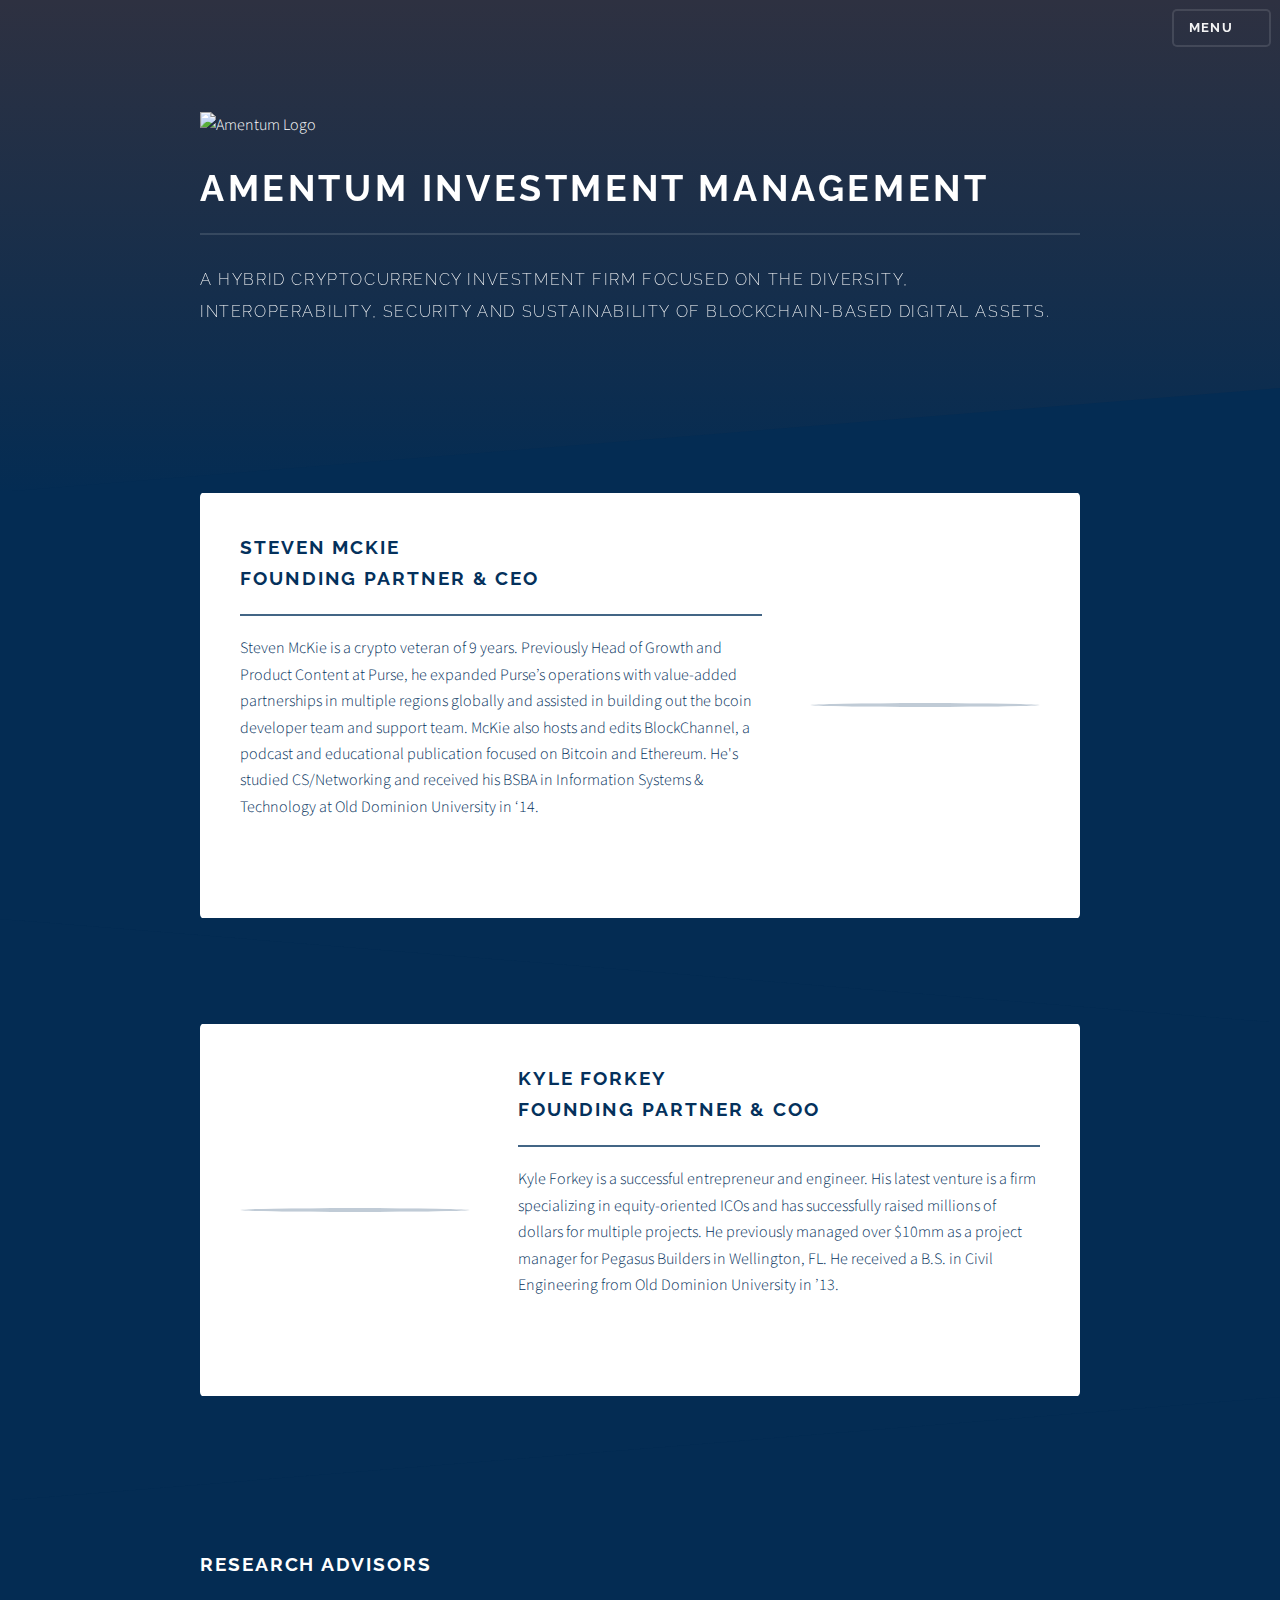
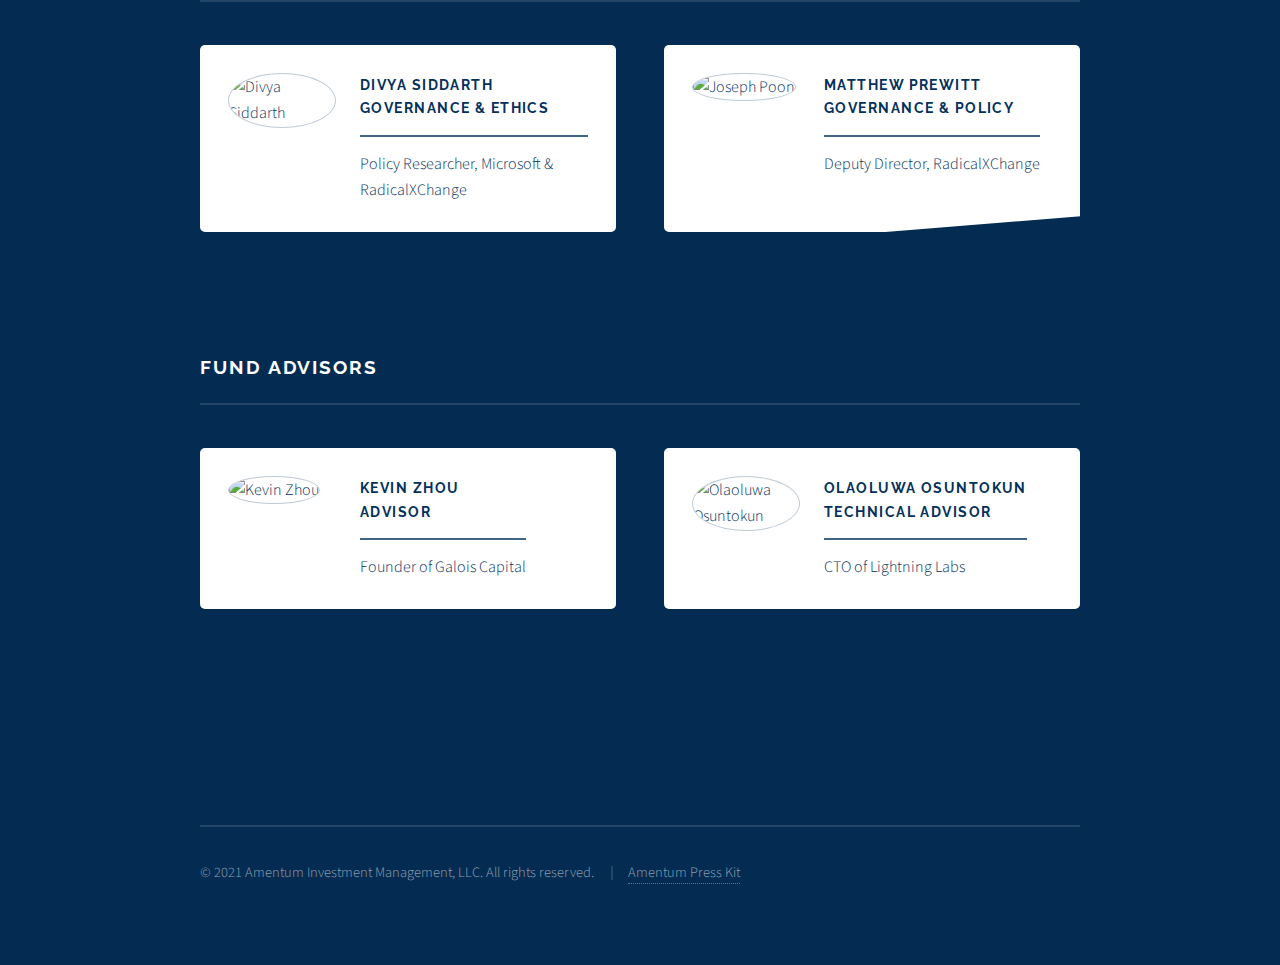
==== index.html @ 48a45818 "update portfolio and team" ====
<!DOCTYPE HTML>

<html>
  <head>
    <title>Amentum Investment Management</title>
    <meta charset="utf-8" />
    <meta name="robots" content="index, follow">
    <meta name="keywords" content="Amentum, Amentum Investment Management, Crypto, Crypto Fund, Cryptocurrency, Cryptocurrency Fund, Blockchain, Blockchains, Bitcoin, Ethereum, Digital Assets, ZCash, Bitcoin Cash">
    <meta name="description" content="Amentum is a hybrid cryptocurrency investment firm focused on the diversity, interoperability, security and sustainability of blockchain-based digital assets.">
    <meta name="author" content="Amentum Investment Management, LLC., © Copyright 2021. All Rights Reserved.">
    <meta name="viewport" content="width=device-width, initial-scale=1" />
    <!--[if lte IE 8]><script src="assets/js/ie/html5shiv.js"></script><![endif]-->
    <link rel="stylesheet" href="assets/css/main.css" />
    <link rel="apple-touch-icon" sizes="180x180" href="assets/img/apple-touch-icon.png">
    <link rel="icon" type="image/png" sizes="32x32" href="assets/img/favicon-32x32.png">
    <link rel="icon" type="image/png" sizes="16x16" href="assets/img/favicon-16x16.png">
    <!--[if lte IE 9]><link rel="stylesheet" href="assets/css/ie9.css" /><![endif]-->
    <!--[if lte IE 8]><link rel="stylesheet" href="assets/css/ie8.css" /><![endif]-->
  </head>
  <body>

    <!-- Page Wrapper -->
      <div id="page-wrapper">



				<!-- Header -->
					<header id="header" class="alt">
						<h1><a href="index.html">Amentum</a></h1>
						<nav>
							<a href="#menu">Menu</a>
						</nav>
					</header>

				<!-- Menu -->
					<nav id="menu">
						<div class="inner">
							<h2>Menu</h2>
							<ul class="links">
							  <li><a href="https://amentum.org/">Home</a></li>
                <li><a href="https://amentum.org/about">About</a></li>
                <li><a href="https://amentum.org/careers">Careers</a></li>
                <li><a href="https://amentum.substack.com">Newsletter</a></li>
                <li><a href="https://amentum.org/portfolio">Portfolio</a></li>
                <li><a href="https://www.opusdashboard.com/apps/isymphonyinternal/investor_portal_210609">Investor Portal</a></li>


								</ul>

								<ul class="icons">
  							<li><a href="https://www.twitter.com/amentum" class="icon fa-twitter"><span class="label">Twitter</span></a></li>
  							<li><a href="https://www.medium.com/amentum" class="icon fa-medium"><span class="label">Medium</span></a></li>
                <li><a href="mailto:info@amentum.org" class="icon fa-envelope"><span class="label">Email</span></a></li>
                <li><a href="https://github.com/AmentumOrg" class="icon fa-github"><span class="label">Github</span></a></li>

							<a href="#" class="close">Close</a>
						</div>
					</nav>




        <!-- Banner -->
          <section id="banner">
            <div class="inner">
              <div class="logo"><img src="assets/img/logo.svg" alt="Amentum Logo" /></span></div>
              <h2>Amentum Investment Management</h2>
              <p>A hybrid cryptocurrency investment firm focused on the diversity, interoperability, security and sustainability of blockchain-based digital assets.</p>
            </div>
          </section>

        <!-- Wrapper -->
          <section id="wrapper">

            <!-- One -->
              <section id="one" class="wrapper spotlight gp">
                <div class="inner">
                  <span class="image"><img src="assets/img/mckie.png" alt="" /></span>
                  <div class="content">
                    <h2 class="major">Steven McKie<br/>Founding Partner & CEO</h2>
                    <p>Steven McKie is a crypto veteran of 9 years. Previously Head of Growth and Product Content at Purse, he expanded Purse’s 
                       operations with value-added partnerships in multiple regions globally and assisted in building out the bcoin developer team and support team.
                       McKie also hosts and edits BlockChannel, a podcast and educational publication focused on Bitcoin and Ethereum. He's studied CS/Networking and received his BSBA in Information Systems & Technology at Old Dominion University in ‘14.</p>
  						      <ul class="icons">
  						      	<li><a href="https://www.twitter.com/steven_mcKie" class="icon fa-twitter"><span class="label">Twitter</span></a></li>
  						      	<li><a href="https://www.medium.com/@mckie" class="icon fa-medium"><span class="label">Medium</span></a></li>
  						      	<li><a href="mailto:mckie@amentum.org" class="icon fa-envelope"><span class="label">Email</span></a></li>
  						      </ul>
                  </div>
                </div>
              </section>

            <!-- One -->
             <!-- <section id="three" class="wrapper spotlight gp">
                <div class="inner">
                  <span class="image"><img src="assets/img/russ.png" alt="" /></span>
                  <div class="content">
                    <h2 class="major">Chris Russ<br/>Founding Partner</h2>
                    <p>Chris Russ is currently a private equity investor, where he has evaluated and invested in opportunities within the TMT, 
                       transportation/logistics and consumer industries. Prior to private equity, he spent 2 years as an investment banking 
                       analyst at Credit Suisse, covering companies in the industrials sector. He received a B.S. in Electrical Engineering, 
                       with a minor in Computer Science, from Stanford University in ’14.</p>
  						      <ul class="icons">
  						      	<li><a href="https://www.twitter.com/faruhdey" class="icon fa-twitter"><span class="label">Twitter</span></a></li>
  						      	<li><a href="mailto:russ@amentum.org" class="icon fa-envelope"><span class="label">Email</span></a></li>
  						      </ul>
                  </div>
                </div>
              </section> --> 

              <section id="four" class="wrapper alt spotlight gp">
                <div class="inner">
                  <span class="image"><img src="assets/img/forkey.png" alt="" /></span>
                  <div class="content">
                    <h2 class="major">Kyle Forkey<br/>Founding Partner & COO</h2>
                    <p>Kyle Forkey is a successful entrepreneur and engineer. His latest venture is a firm specializing in equity-oriented ICOs and has successfully 
                       raised millions of dollars for multiple projects. He previously managed over $10mm as a project manager for Pegasus Builders in 
                       Wellington, FL. He received a B.S. in Civil Engineering from Old Dominion University in ’13.</p>
  						      <ul class="icons">
  						      	<li><a href="https://www.twitter.com/theesehands" class="icon fa-twitter"><span class="label">Twitter</span></a></li>
  						      	<li><a href="mailto:kyle@amentum.org" class="icon fa-envelope"><span class="label">Email</span></a></li>
  						      </ul>
                  </div>
                </div>
              </section>

                          <!-- Two - Researchers -->
                          <section id="advisors" class="wrapper">
                            <div class="inner">
                              <h2 class="major">Research Advisors</h2>
                              <section class="features">
                                <article>
                                  <div class="advisor-image"><img src="assets/img/divya.jpg" alt="Divya Siddarth" /></div>
                                  <div class="content">
                                    <h3 class="major">Divya Siddarth<br/>Governance & Ethics</h3>
                                    <p>Policy Researcher, Microsoft & RadicalXChange</p>
                                  </div>
                                </article> 
                                <article>
                                  <div class="advisor-image"><img src="assets/img/matt.png" alt="Joseph Poon" /></div>
                                  <div class="content">
                                    <h3 class="major">Matthew Prewitt<br/>Governance & Policy</h3>
                                    <p>Deputy Director, RadicalXChange</p>
                                  </div>
                                </article>
                              
                              </section>
                            </div>
                          </section>
            
                      </section>

            <!-- Three Advisors -->
              <section id="advisors" class="wrapper">
                <div class="inner">
                  <h2 class="major">Fund Advisors</h2>
                  <section class="features">
                    <!-- <article>
                      <div class="advisor-image"><img src="assets/img/lee.png" alt="Andrew Lee" /></div>
                      <div class="content">
                        <h3 class="major">Andrew Lee<br/>Advisor</h3>
                        <p>Founder &amp; CEO of Purse</p>
                      </div>
                    </article> -->
                    <article>
                      <div class="advisor-image"><img src="assets/img/zhou.png" alt="Kevin Zhou" /></div>
                      <div class="content">
                        <h3 class="major">Kevin Zhou<br/>Advisor</h3>
                        <p>Founder of Galois Capital</p>
                      </div>
                    </article>
                    <article>
                      <div class="advisor-image"><img src="assets/img/osuntokun.png" alt="Olaoluwa Osuntokun" /></div>
                      <div class="content">
                        <h3 class="major">Olaoluwa Osuntokun<br/>Technical Advisor</h3>
                        <p>CTO of Lightning Labs</p>
                      </div>
                    </article>
                  </section>
                </div>
              </section>

          </section>

        <!-- Footer -->
          <section id="footer">
            <div class="inner">
              <ul class="copyright">
                <li>&copy; 2021 Amentum Investment Management, LLC. All rights reserved.</li>
                <li><a href="assets/amentum_press_kit.zip">Amentum Press Kit</a></li>
              </ul>
            </div>
          </section>

      </div>

    <!-- Scripts -->
      <script src="assets/js/skel.min.js"></script>
      <script src="assets/js/jquery.min.js"></script>
      <script src="assets/js/jquery.scrollex.min.js"></script>
      <script src="assets/js/util.js"></script>
      <!--[if lte IE 8]><script src="assets/js/ie/respond.min.js"></script><![endif]-->
      <script src="assets/js/main.js"></script>

  </body>
</html>
---- assets/css/main.css ----
@import url(font-awesome.min.css);
@import url("https://fonts.googleapis.com/css?family=Raleway:200,700|Source+Sans+Pro:300,600,300italic,600italic");

/*
	Solid State by HTML5 UP
	html5up.net | @ajlkn
	Free for personal and commercial use under the CCA 3.0 license (html5up.net/license)
*/

/* Reset */

	html, body, div, span, applet, object, iframe, h1, h2, h3, h4, h5, h6, p, blockquote, pre, a, abbr, acronym, address, big, cite, code, del, dfn, em, img, ins, kbd, q, s, samp, small, strike, strong, sub, sup, tt, var, b, u, i, center, dl, dt, dd, ol, ul, li, fieldset, form, label, legend, table, caption, tbody, tfoot, thead, tr, th, td, article, aside, canvas, details, embed, figure, figcaption, footer, header, hgroup, menu, nav, output, ruby, section, summary, time, mark, audio, video {
		margin: 0;
		padding: 0;
		border: 0;
		font-size: 100%;
		font: inherit;
		vertical-align: baseline;
	}

	article, aside, details, figcaption, figure, footer, header, hgroup, menu, nav, section {
		display: block;
	}

	body {
		line-height: 1;
	}

	ol, ul {
		list-style: none;
	}

	blockquote, q {
		quotes: none;
	}

	blockquote:before, blockquote:after, q:before, q:after {
		content: '';
		content: none;
	}

	table {
		border-collapse: collapse;
		border-spacing: 0;
	}

	body {
		-webkit-text-size-adjust: none;
	}

/* Box Model */

	*, *:before, *:after {
		-moz-box-sizing: border-box;
		-webkit-box-sizing: border-box;
		box-sizing: border-box;
	}

/* Grid */

	.row {
		border-bottom: solid 1px transparent;
		-moz-box-sizing: border-box;
		-webkit-box-sizing: border-box;
		box-sizing: border-box;
	}

	.row > * {
		float: left;
		-moz-box-sizing: border-box;
		-webkit-box-sizing: border-box;
		box-sizing: border-box;
	}

	.row:after, .row:before {
		content: '';
		display: block;
		clear: both;
		height: 0;
	}

	.row.uniform > * > :first-child {
		margin-top: 0;
	}

	.row.uniform > * > :last-child {
		margin-bottom: 0;
	}

	.row.\30 \25 > * {
		padding: 0 0 0 0em;
	}

	.row.\30 \25 {
		margin: 0 0 -1px 0em;
	}

	.row.uniform.\30 \25 > * {
		padding: 0em 0 0 0em;
	}

	.row.uniform.\30 \25 {
		margin: 0em 0 -1px 0em;
	}

	.row > * {
		padding: 0 0 0 1.75em;
	}

	.row {
		margin: 0 0 -1px -1.75em;
	}

	.row.uniform > * {
		padding: 1.75em 0 0 1.75em;
	}

	.row.uniform {
		margin: -1.75em 0 -1px -1.75em;
	}

	.row.\32 00\25 > * {
		padding: 0 0 0 3.5em;
	}

	.row.\32 00\25 {
		margin: 0 0 -1px -3.5em;
	}

	.row.uniform.\32 00\25 > * {
		padding: 3.5em 0 0 3.5em;
	}

	.row.uniform.\32 00\25 {
		margin: -3.5em 0 -1px -3.5em;
	}

	.row.\31 50\25 > * {
		padding: 0 0 0 2.625em;
	}

	.row.\31 50\25 {
		margin: 0 0 -1px -2.625em;
	}

	.row.uniform.\31 50\25 > * {
		padding: 2.625em 0 0 2.625em;
	}

	.row.uniform.\31 50\25 {
		margin: -2.625em 0 -1px -2.625em;
	}

	.row.\35 0\25 > * {
		padding: 0 0 0 0.875em;
	}

	.row.\35 0\25 {
		margin: 0 0 -1px -0.875em;
	}

	.row.uniform.\35 0\25 > * {
		padding: 0.875em 0 0 0.875em;
	}

	.row.uniform.\35 0\25 {
		margin: -0.875em 0 -1px -0.875em;
	}

	.row.\32 5\25 > * {
		padding: 0 0 0 0.4375em;
	}

	.row.\32 5\25 {
		margin: 0 0 -1px -0.4375em;
	}

	.row.uniform.\32 5\25 > * {
		padding: 0.4375em 0 0 0.4375em;
	}

	.row.uniform.\32 5\25 {
		margin: -0.4375em 0 -1px -0.4375em;
	}

	.\31 2u, .\31 2u\24 {
		width: 100%;
		clear: none;
		margin-left: 0;
	}

	.\31 1u, .\31 1u\24 {
		width: 91.6666666667%;
		clear: none;
		margin-left: 0;
	}

	.\31 0u, .\31 0u\24 {
		width: 83.3333333333%;
		clear: none;
		margin-left: 0;
	}

	.\39 u, .\39 u\24 {
		width: 75%;
		clear: none;
		margin-left: 0;
	}

	.\38 u, .\38 u\24 {
		width: 66.6666666667%;
		clear: none;
		margin-left: 0;
	}

	.\37 u, .\37 u\24 {
		width: 58.3333333333%;
		clear: none;
		margin-left: 0;
	}

	.\36 u, .\36 u\24 {
		width: 50%;
		clear: none;
		margin-left: 0;
	}

	.\35 u, .\35 u\24 {
		width: 41.6666666667%;
		clear: none;
		margin-left: 0;
	}

	.\34 u, .\34 u\24 {
		width: 33.3333333333%;
		clear: none;
		margin-left: 0;
	}

	.\33 u, .\33 u\24 {
		width: 25%;
		clear: none;
		margin-left: 0;
	}

	.\32 u, .\32 u\24 {
		width: 16.6666666667%;
		clear: none;
		margin-left: 0;
	}

	.\31 u, .\31 u\24 {
		width: 8.3333333333%;
		clear: none;
		margin-left: 0;
	}

	.\31 2u\24 + *,
	.\31 1u\24 + *,
	.\31 0u\24 + *,
	.\39 u\24 + *,
	.\38 u\24 + *,
	.\37 u\24 + *,
	.\36 u\24 + *,
	.\35 u\24 + *,
	.\34 u\24 + *,
	.\33 u\24 + *,
	.\32 u\24 + *,
	.\31 u\24 + * {
		clear: left;
	}

	.\-11u {
		margin-left: 91.66667%;
	}

	.\-10u {
		margin-left: 83.33333%;
	}

	.\-9u {
		margin-left: 75%;
	}

	.\-8u {
		margin-left: 66.66667%;
	}

	.\-7u {
		margin-left: 58.33333%;
	}

	.\-6u {
		margin-left: 50%;
	}

	.\-5u {
		margin-left: 41.66667%;
	}

	.\-4u {
		margin-left: 33.33333%;
	}

	.\-3u {
		margin-left: 25%;
	}

	.\-2u {
		margin-left: 16.66667%;
	}

	.\-1u {
		margin-left: 8.33333%;
	}

	@media screen and (max-width: 1680px) {

		.row > * {
			padding: 0 0 0 1.75em;
		}

		.row {
			margin: 0 0 -1px -1.75em;
		}

		.row.uniform > * {
			padding: 1.75em 0 0 1.75em;
		}

		.row.uniform {
			margin: -1.75em 0 -1px -1.75em;
		}

		.row.\32 00\25 > * {
			padding: 0 0 0 3.5em;
		}

		.row.\32 00\25 {
			margin: 0 0 -1px -3.5em;
		}

		.row.uniform.\32 00\25 > * {
			padding: 3.5em 0 0 3.5em;
		}

		.row.uniform.\32 00\25 {
			margin: -3.5em 0 -1px -3.5em;
		}

		.row.\31 50\25 > * {
			padding: 0 0 0 2.625em;
		}

		.row.\31 50\25 {
			margin: 0 0 -1px -2.625em;
		}

		.row.uniform.\31 50\25 > * {
			padding: 2.625em 0 0 2.625em;
		}

		.row.uniform.\31 50\25 {
			margin: -2.625em 0 -1px -2.625em;
		}

		.row.\35 0\25 > * {
			padding: 0 0 0 0.875em;
		}

		.row.\35 0\25 {
			margin: 0 0 -1px -0.875em;
		}

		.row.uniform.\35 0\25 > * {
			padding: 0.875em 0 0 0.875em;
		}

		.row.uniform.\35 0\25 {
			margin: -0.875em 0 -1px -0.875em;
		}

		.row.\32 5\25 > * {
			padding: 0 0 0 0.4375em;
		}

		.row.\32 5\25 {
			margin: 0 0 -1px -0.4375em;
		}

		.row.uniform.\32 5\25 > * {
			padding: 0.4375em 0 0 0.4375em;
		}

		.row.uniform.\32 5\25 {
			margin: -0.4375em 0 -1px -0.4375em;
		}

		.\31 2u\28xlarge\29, .\31 2u\24\28xlarge\29 {
			width: 100%;
			clear: none;
			margin-left: 0;
		}

		.\31 1u\28xlarge\29, .\31 1u\24\28xlarge\29 {
			width: 91.6666666667%;
			clear: none;
			margin-left: 0;
		}

		.\31 0u\28xlarge\29, .\31 0u\24\28xlarge\29 {
			width: 83.3333333333%;
			clear: none;
			margin-left: 0;
		}

		.\39 u\28xlarge\29, .\39 u\24\28xlarge\29 {
			width: 75%;
			clear: none;
			margin-left: 0;
		}

		.\38 u\28xlarge\29, .\38 u\24\28xlarge\29 {
			width: 66.6666666667%;
			clear: none;
			margin-left: 0;
		}

		.\37 u\28xlarge\29, .\37 u\24\28xlarge\29 {
			width: 58.3333333333%;
			clear: none;
			margin-left: 0;
		}

		.\36 u\28xlarge\29, .\36 u\24\28xlarge\29 {
			width: 50%;
			clear: none;
			margin-left: 0;
		}

		.\35 u\28xlarge\29, .\35 u\24\28xlarge\29 {
			width: 41.6666666667%;
			clear: none;
			margin-left: 0;
		}

		.\34 u\28xlarge\29, .\34 u\24\28xlarge\29 {
			width: 33.3333333333%;
			clear: none;
			margin-left: 0;
		}

		.\33 u\28xlarge\29, .\33 u\24\28xlarge\29 {
			width: 25%;
			clear: none;
			margin-left: 0;
		}

		.\32 u\28xlarge\29, .\32 u\24\28xlarge\29 {
			width: 16.6666666667%;
			clear: none;
			margin-left: 0;
		}

		.\31 u\28xlarge\29, .\31 u\24\28xlarge\29 {
			width: 8.3333333333%;
			clear: none;
			margin-left: 0;
		}

		.\31 2u\24\28xlarge\29 + *,
		.\31 1u\24\28xlarge\29 + *,
		.\31 0u\24\28xlarge\29 + *,
		.\39 u\24\28xlarge\29 + *,
		.\38 u\24\28xlarge\29 + *,
		.\37 u\24\28xlarge\29 + *,
		.\36 u\24\28xlarge\29 + *,
		.\35 u\24\28xlarge\29 + *,
		.\34 u\24\28xlarge\29 + *,
		.\33 u\24\28xlarge\29 + *,
		.\32 u\24\28xlarge\29 + *,
		.\31 u\24\28xlarge\29 + * {
			clear: left;
		}

		.\-11u\28xlarge\29 {
			margin-left: 91.66667%;
		}

		.\-10u\28xlarge\29 {
			margin-left: 83.33333%;
		}

		.\-9u\28xlarge\29 {
			margin-left: 75%;
		}

		.\-8u\28xlarge\29 {
			margin-left: 66.66667%;
		}

		.\-7u\28xlarge\29 {
			margin-left: 58.33333%;
		}

		.\-6u\28xlarge\29 {
			margin-left: 50%;
		}

		.\-5u\28xlarge\29 {
			margin-left: 41.66667%;
		}

		.\-4u\28xlarge\29 {
			margin-left: 33.33333%;
		}

		.\-3u\28xlarge\29 {
			margin-left: 25%;
		}

		.\-2u\28xlarge\29 {
			margin-left: 16.66667%;
		}

		.\-1u\28xlarge\29 {
			margin-left: 8.33333%;
		}

	}

	@media screen and (max-width: 1280px) {

		.row > * {
			padding: 0 0 0 1.75em;
		}

		.row {
			margin: 0 0 -1px -1.75em;
		}

		.row.uniform > * {
			padding: 1.75em 0 0 1.75em;
		}

		.row.uniform {
			margin: -1.75em 0 -1px -1.75em;
		}

		.row.\32 00\25 > * {
			padding: 0 0 0 3.5em;
		}

		.row.\32 00\25 {
			margin: 0 0 -1px -3.5em;
		}

		.row.uniform.\32 00\25 > * {
			padding: 3.5em 0 0 3.5em;
		}

		.row.uniform.\32 00\25 {
			margin: -3.5em 0 -1px -3.5em;
		}

		.row.\31 50\25 > * {
			padding: 0 0 0 2.625em;
		}

		.row.\31 50\25 {
			margin: 0 0 -1px -2.625em;
		}

		.row.uniform.\31 50\25 > * {
			padding: 2.625em 0 0 2.625em;
		}

		.row.uniform.\31 50\25 {
			margin: -2.625em 0 -1px -2.625em;
		}

		.row.\35 0\25 > * {
			padding: 0 0 0 0.875em;
		}

		.row.\35 0\25 {
			margin: 0 0 -1px -0.875em;
		}

		.row.uniform.\35 0\25 > * {
			padding: 0.875em 0 0 0.875em;
		}

		.row.uniform.\35 0\25 {
			margin: -0.875em 0 -1px -0.875em;
		}

		.row.\32 5\25 > * {
			padding: 0 0 0 0.4375em;
		}

		.row.\32 5\25 {
			margin: 0 0 -1px -0.4375em;
		}

		.row.uniform.\32 5\25 > * {
			padding: 0.4375em 0 0 0.4375em;
		}

		.row.uniform.\32 5\25 {
			margin: -0.4375em 0 -1px -0.4375em;
		}

		.\31 2u\28large\29, .\31 2u\24\28large\29 {
			width: 100%;
			clear: none;
			margin-left: 0;
		}

		.\31 1u\28large\29, .\31 1u\24\28large\29 {
			width: 91.6666666667%;
			clear: none;
			margin-left: 0;
		}

		.\31 0u\28large\29, .\31 0u\24\28large\29 {
			width: 83.3333333333%;
			clear: none;
			margin-left: 0;
		}

		.\39 u\28large\29, .\39 u\24\28large\29 {
			width: 75%;
			clear: none;
			margin-left: 0;
		}

		.\38 u\28large\29, .\38 u\24\28large\29 {
			width: 66.6666666667%;
			clear: none;
			margin-left: 0;
		}

		.\37 u\28large\29, .\37 u\24\28large\29 {
			width: 58.3333333333%;
			clear: none;
			margin-left: 0;
		}

		.\36 u\28large\29, .\36 u\24\28large\29 {
			width: 50%;
			clear: none;
			margin-left: 0;
		}

		.\35 u\28large\29, .\35 u\24\28large\29 {
			width: 41.6666666667%;
			clear: none;
			margin-left: 0;
		}

		.\34 u\28large\29, .\34 u\24\28large\29 {
			width: 33.3333333333%;
			clear: none;
			margin-left: 0;
		}

		.\33 u\28large\29, .\33 u\24\28large\29 {
			width: 25%;
			clear: none;
			margin-left: 0;
		}

		.\32 u\28large\29, .\32 u\24\28large\29 {
			width: 16.6666666667%;
			clear: none;
			margin-left: 0;
		}

		.\31 u\28large\29, .\31 u\24\28large\29 {
			width: 8.3333333333%;
			clear: none;
			margin-left: 0;
		}

		.\31 2u\24\28large\29 + *,
		.\31 1u\24\28large\29 + *,
		.\31 0u\24\28large\29 + *,
		.\39 u\24\28large\29 + *,
		.\38 u\24\28large\29 + *,
		.\37 u\24\28large\29 + *,
		.\36 u\24\28large\29 + *,
		.\35 u\24\28large\29 + *,
		.\34 u\24\28large\29 + *,
		.\33 u\24\28large\29 + *,
		.\32 u\24\28large\29 + *,
		.\31 u\24\28large\29 + * {
			clear: left;
		}

		.\-11u\28large\29 {
			margin-left: 91.66667%;
		}

		.\-10u\28large\29 {
			margin-left: 83.33333%;
		}

		.\-9u\28large\29 {
			margin-left: 75%;
		}

		.\-8u\28large\29 {
			margin-left: 66.66667%;
		}

		.\-7u\28large\29 {
			margin-left: 58.33333%;
		}

		.\-6u\28large\29 {
			margin-left: 50%;
		}

		.\-5u\28large\29 {
			margin-left: 41.66667%;
		}

		.\-4u\28large\29 {
			margin-left: 33.33333%;
		}

		.\-3u\28large\29 {
			margin-left: 25%;
		}

		.\-2u\28large\29 {
			margin-left: 16.66667%;
		}

		.\-1u\28large\29 {
			margin-left: 8.33333%;
		}

	}

	@media screen and (max-width: 980px) {

		.row > * {
			padding: 0 0 0 1.75em;
		}

		.row {
			margin: 0 0 -1px -1.75em;
		}

		.row.uniform > * {
			padding: 1.75em 0 0 1.75em;
		}

		.row.uniform {
			margin: -1.75em 0 -1px -1.75em;
		}

		.row.\32 00\25 > * {
			padding: 0 0 0 3.5em;
		}

		.row.\32 00\25 {
			margin: 0 0 -1px -3.5em;
		}

		.row.uniform.\32 00\25 > * {
			padding: 3.5em 0 0 3.5em;
		}

		.row.uniform.\32 00\25 {
			margin: -3.5em 0 -1px -3.5em;
		}

		.row.\31 50\25 > * {
			padding: 0 0 0 2.625em;
		}

		.row.\31 50\25 {
			margin: 0 0 -1px -2.625em;
		}

		.row.uniform.\31 50\25 > * {
			padding: 2.625em 0 0 2.625em;
		}

		.row.uniform.\31 50\25 {
			margin: -2.625em 0 -1px -2.625em;
		}

		.row.\35 0\25 > * {
			padding: 0 0 0 0.875em;
		}

		.row.\35 0\25 {
			margin: 0 0 -1px -0.875em;
		}

		.row.uniform.\35 0\25 > * {
			padding: 0.875em 0 0 0.875em;
		}

		.row.uniform.\35 0\25 {
			margin: -0.875em 0 -1px -0.875em;
		}

		.row.\32 5\25 > * {
			padding: 0 0 0 0.4375em;
		}

		.row.\32 5\25 {
			margin: 0 0 -1px -0.4375em;
		}

		.row.uniform.\32 5\25 > * {
			padding: 0.4375em 0 0 0.4375em;
		}

		.row.uniform.\32 5\25 {
			margin: -0.4375em 0 -1px -0.4375em;
		}

		.\31 2u\28medium\29, .\31 2u\24\28medium\29 {
			width: 100%;
			clear: none;
			margin-left: 0;
		}

		.\31 1u\28medium\29, .\31 1u\24\28medium\29 {
			width: 91.6666666667%;
			clear: none;
			margin-left: 0;
		}

		.\31 0u\28medium\29, .\31 0u\24\28medium\29 {
			width: 83.3333333333%;
			clear: none;
			margin-left: 0;
		}

		.\39 u\28medium\29, .\39 u\24\28medium\29 {
			width: 75%;
			clear: none;
			margin-left: 0;
		}

		.\38 u\28medium\29, .\38 u\24\28medium\29 {
			width: 66.6666666667%;
			clear: none;
			margin-left: 0;
		}

		.\37 u\28medium\29, .\37 u\24\28medium\29 {
			width: 58.3333333333%;
			clear: none;
			margin-left: 0;
		}

		.\36 u\28medium\29, .\36 u\24\28medium\29 {
			width: 50%;
			clear: none;
			margin-left: 0;
		}

		.\35 u\28medium\29, .\35 u\24\28medium\29 {
			width: 41.6666666667%;
			clear: none;
			margin-left: 0;
		}

		.\34 u\28medium\29, .\34 u\24\28medium\29 {
			width: 33.3333333333%;
			clear: none;
			margin-left: 0;
		}

		.\33 u\28medium\29, .\33 u\24\28medium\29 {
			width: 25%;
			clear: none;
			margin-left: 0;
		}

		.\32 u\28medium\29, .\32 u\24\28medium\29 {
			width: 16.6666666667%;
			clear: none;
			margin-left: 0;
		}

		.\31 u\28medium\29, .\31 u\24\28medium\29 {
			width: 8.3333333333%;
			clear: none;
			margin-left: 0;
		}

		.\31 2u\24\28medium\29 + *,
		.\31 1u\24\28medium\29 + *,
		.\31 0u\24\28medium\29 + *,
		.\39 u\24\28medium\29 + *,
		.\38 u\24\28medium\29 + *,
		.\37 u\24\28medium\29 + *,
		.\36 u\24\28medium\29 + *,
		.\35 u\24\28medium\29 + *,
		.\34 u\24\28medium\29 + *,
		.\33 u\24\28medium\29 + *,
		.\32 u\24\28medium\29 + *,
		.\31 u\24\28medium\29 + * {
			clear: left;
		}

		.\-11u\28medium\29 {
			margin-left: 91.66667%;
		}

		.\-10u\28medium\29 {
			margin-left: 83.33333%;
		}

		.\-9u\28medium\29 {
			margin-left: 75%;
		}

		.\-8u\28medium\29 {
			margin-left: 66.66667%;
		}

		.\-7u\28medium\29 {
			margin-left: 58.33333%;
		}

		.\-6u\28medium\29 {
			margin-left: 50%;
		}

		.\-5u\28medium\29 {
			margin-left: 41.66667%;
		}

		.\-4u\28medium\29 {
			margin-left: 33.33333%;
		}

		.\-3u\28medium\29 {
			margin-left: 25%;
		}

		.\-2u\28medium\29 {
			margin-left: 16.66667%;
		}

		.\-1u\28medium\29 {
			margin-left: 8.33333%;
		}

	}

	@media screen and (max-width: 736px) {

		.row > * {
			padding: 0 0 0 1.25em;
		}

		.row {
			margin: 0 0 -1px -1.25em;
		}

		.row.uniform > * {
			padding: 1.25em 0 0 1.25em;
		}

		.row.uniform {
			margin: -1.25em 0 -1px -1.25em;
		}

		.row.\32 00\25 > * {
			padding: 0 0 0 2.5em;
		}

		.row.\32 00\25 {
			margin: 0 0 -1px -2.5em;
		}

		.row.uniform.\32 00\25 > * {
			padding: 2.5em 0 0 2.5em;
		}

		.row.uniform.\32 00\25 {
			margin: -2.5em 0 -1px -2.5em;
		}

		.row.\31 50\25 > * {
			padding: 0 0 0 1.875em;
		}

		.row.\31 50\25 {
			margin: 0 0 -1px -1.875em;
		}

		.row.uniform.\31 50\25 > * {
			padding: 1.875em 0 0 1.875em;
		}

		.row.uniform.\31 50\25 {
			margin: -1.875em 0 -1px -1.875em;
		}

		.row.\35 0\25 > * {
			padding: 0 0 0 0.625em;
		}

		.row.\35 0\25 {
			margin: 0 0 -1px -0.625em;
		}

		.row.uniform.\35 0\25 > * {
			padding: 0.625em 0 0 0.625em;
		}

		.row.uniform.\35 0\25 {
			margin: -0.625em 0 -1px -0.625em;
		}

		.row.\32 5\25 > * {
			padding: 0 0 0 0.3125em;
		}

		.row.\32 5\25 {
			margin: 0 0 -1px -0.3125em;
		}

		.row.uniform.\32 5\25 > * {
			padding: 0.3125em 0 0 0.3125em;
		}

		.row.uniform.\32 5\25 {
			margin: -0.3125em 0 -1px -0.3125em;
		}

		.\31 2u\28small\29, .\31 2u\24\28small\29 {
			width: 100%;
			clear: none;
			margin-left: 0;
		}

		.\31 1u\28small\29, .\31 1u\24\28small\29 {
			width: 91.6666666667%;
			clear: none;
			margin-left: 0;
		}

		.\31 0u\28small\29, .\31 0u\24\28small\29 {
			width: 83.3333333333%;
			clear: none;
			margin-left: 0;
		}

		.\39 u\28small\29, .\39 u\24\28small\29 {
			width: 75%;
			clear: none;
			margin-left: 0;
		}

		.\38 u\28small\29, .\38 u\24\28small\29 {
			width: 66.6666666667%;
			clear: none;
			margin-left: 0;
		}

		.\37 u\28small\29, .\37 u\24\28small\29 {
			width: 58.3333333333%;
			clear: none;
			margin-left: 0;
		}

		.\36 u\28small\29, .\36 u\24\28small\29 {
			width: 50%;
			clear: none;
			margin-left: 0;
		}

		.\35 u\28small\29, .\35 u\24\28small\29 {
			width: 41.6666666667%;
			clear: none;
			margin-left: 0;
		}

		.\34 u\28small\29, .\34 u\24\28small\29 {
			width: 33.3333333333%;
			clear: none;
			margin-left: 0;
		}

		.\33 u\28small\29, .\33 u\24\28small\29 {
			width: 25%;
			clear: none;
			margin-left: 0;
		}

		.\32 u\28small\29, .\32 u\24\28small\29 {
			width: 16.6666666667%;
			clear: none;
			margin-left: 0;
		}

		.\31 u\28small\29, .\31 u\24\28small\29 {
			width: 8.3333333333%;
			clear: none;
			margin-left: 0;
		}

		.\31 2u\24\28small\29 + *,
		.\31 1u\24\28small\29 + *,
		.\31 0u\24\28small\29 + *,
		.\39 u\24\28small\29 + *,
		.\38 u\24\28small\29 + *,
		.\37 u\24\28small\29 + *,
		.\36 u\24\28small\29 + *,
		.\35 u\24\28small\29 + *,
		.\34 u\24\28small\29 + *,
		.\33 u\24\28small\29 + *,
		.\32 u\24\28small\29 + *,
		.\31 u\24\28small\29 + * {
			clear: left;
		}

		.\-11u\28small\29 {
			margin-left: 91.66667%;
		}

		.\-10u\28small\29 {
			margin-left: 83.33333%;
		}

		.\-9u\28small\29 {
			margin-left: 75%;
		}

		.\-8u\28small\29 {
			margin-left: 66.66667%;
		}

		.\-7u\28small\29 {
			margin-left: 58.33333%;
		}

		.\-6u\28small\29 {
			margin-left: 50%;
		}

		.\-5u\28small\29 {
			margin-left: 41.66667%;
		}

		.\-4u\28small\29 {
			margin-left: 33.33333%;
		}

		.\-3u\28small\29 {
			margin-left: 25%;
		}

		.\-2u\28small\29 {
			margin-left: 16.66667%;
		}

		.\-1u\28small\29 {
			margin-left: 8.33333%;
		}

	}

	@media screen and (max-width: 640px) {

		.row > * {
			padding: 0 0 0 1.25em;
		}

		.row {
			margin: 0 0 -1px -1.25em;
		}

		.row.uniform > * {
			padding: 1.25em 0 0 1.25em;
		}

		.row.uniform {
			margin: -1.25em 0 -1px -1.25em;
		}

		.row.\32 00\25 > * {
			padding: 0 0 0 2.5em;
		}

		.row.\32 00\25 {
			margin: 0 0 -1px -2.5em;
		}

		.row.uniform.\32 00\25 > * {
			padding: 2.5em 0 0 2.5em;
		}

		.row.uniform.\32 00\25 {
			margin: -2.5em 0 -1px -2.5em;
		}

		.row.\31 50\25 > * {
			padding: 0 0 0 1.875em;
		}

		.row.\31 50\25 {
			margin: 0 0 -1px -1.875em;
		}

		.row.uniform.\31 50\25 > * {
			padding: 1.875em 0 0 1.875em;
		}

		.row.uniform.\31 50\25 {
			margin: -1.875em 0 -1px -1.875em;
		}

		.row.\35 0\25 > * {
			padding: 0 0 0 0.625em;
		}

		.row.\35 0\25 {
			margin: 0 0 -1px -0.625em;
		}

		.row.uniform.\35 0\25 > * {
			padding: 0.625em 0 0 0.625em;
		}

		.row.uniform.\35 0\25 {
			margin: -0.625em 0 -1px -0.625em;
		}

		.row.\32 5\25 > * {
			padding: 0 0 0 0.3125em;
		}

		.row.\32 5\25 {
			margin: 0 0 -1px -0.3125em;
		}

		.row.uniform.\32 5\25 > * {
			padding: 0.3125em 0 0 0.3125em;
		}

		.row.uniform.\32 5\25 {
			margin: -0.3125em 0 -1px -0.3125em;
		}

		.\31 2u\28xsmall\29, .\31 2u\24\28xsmall\29 {
			width: 100%;
			clear: none;
			margin-left: 0;
		}

		.\31 1u\28xsmall\29, .\31 1u\24\28xsmall\29 {
			width: 91.6666666667%;
			clear: none;
			margin-left: 0;
		}

		.\31 0u\28xsmall\29, .\31 0u\24\28xsmall\29 {
			width: 83.3333333333%;
			clear: none;
			margin-left: 0;
		}

		.\39 u\28xsmall\29, .\39 u\24\28xsmall\29 {
			width: 75%;
			clear: none;
			margin-left: 0;
		}

		.\38 u\28xsmall\29, .\38 u\24\28xsmall\29 {
			width: 66.6666666667%;
			clear: none;
			margin-left: 0;
		}

		.\37 u\28xsmall\29, .\37 u\24\28xsmall\29 {
			width: 58.3333333333%;
			clear: none;
			margin-left: 0;
		}

		.\36 u\28xsmall\29, .\36 u\24\28xsmall\29 {
			width: 50%;
			clear: none;
			margin-left: 0;
		}

		.\35 u\28xsmall\29, .\35 u\24\28xsmall\29 {
			width: 41.6666666667%;
			clear: none;
			margin-left: 0;
		}

		.\34 u\28xsmall\29, .\34 u\24\28xsmall\29 {
			width: 33.3333333333%;
			clear: none;
			margin-left: 0;
		}

		.\33 u\28xsmall\29, .\33 u\24\28xsmall\29 {
			width: 25%;
			clear: none;
			margin-left: 0;
		}

		.\32 u\28xsmall\29, .\32 u\24\28xsmall\29 {
			width: 16.6666666667%;
			clear: none;
			margin-left: 0;
		}

		.\31 u\28xsmall\29, .\31 u\24\28xsmall\29 {
			width: 8.3333333333%;
			clear: none;
			margin-left: 0;
		}

		.\31 2u\24\28xsmall\29 + *,
		.\31 1u\24\28xsmall\29 + *,
		.\31 0u\24\28xsmall\29 + *,
		.\39 u\24\28xsmall\29 + *,
		.\38 u\24\28xsmall\29 + *,
		.\37 u\24\28xsmall\29 + *,
		.\36 u\24\28xsmall\29 + *,
		.\35 u\24\28xsmall\29 + *,
		.\34 u\24\28xsmall\29 + *,
		.\33 u\24\28xsmall\29 + *,
		.\32 u\24\28xsmall\29 + *,
		.\31 u\24\28xsmall\29 + * {
			clear: left;
		}

		.\-11u\28xsmall\29 {
			margin-left: 91.66667%;
		}

		.\-10u\28xsmall\29 {
			margin-left: 83.33333%;
		}

		.\-9u\28xsmall\29 {
			margin-left: 75%;
		}

		.\-8u\28xsmall\29 {
			margin-left: 66.66667%;
		}

		.\-7u\28xsmall\29 {
			margin-left: 58.33333%;
		}

		.\-6u\28xsmall\29 {
			margin-left: 50%;
		}

		.\-5u\28xsmall\29 {
			margin-left: 41.66667%;
		}

		.\-4u\28xsmall\29 {
			margin-left: 33.33333%;
		}

		.\-3u\28xsmall\29 {
			margin-left: 25%;
		}

		.\-2u\28xsmall\29 {
			margin-left: 16.66667%;
		}

		.\-1u\28xsmall\29 {
			margin-left: 8.33333%;
		}

	}

	@media screen and (max-width: 360px) {

		.row > * {
			padding: 0 0 0 1.25em;
		}

		.row {
			margin: 0 0 -1px -1.25em;
		}

		.row.uniform > * {
			padding: 1.25em 0 0 1.25em;
		}

		.row.uniform {
			margin: -1.25em 0 -1px -1.25em;
		}

		.row.\32 00\25 > * {
			padding: 0 0 0 2.5em;
		}

		.row.\32 00\25 {
			margin: 0 0 -1px -2.5em;
		}

		.row.uniform.\32 00\25 > * {
			padding: 2.5em 0 0 2.5em;
		}

		.row.uniform.\32 00\25 {
			margin: -2.5em 0 -1px -2.5em;
		}

		.row.\31 50\25 > * {
			padding: 0 0 0 1.875em;
		}

		.row.\31 50\25 {
			margin: 0 0 -1px -1.875em;
		}

		.row.uniform.\31 50\25 > * {
			padding: 1.875em 0 0 1.875em;
		}

		.row.uniform.\31 50\25 {
			margin: -1.875em 0 -1px -1.875em;
		}

		.row.\35 0\25 > * {
			padding: 0 0 0 0.625em;
		}

		.row.\35 0\25 {
			margin: 0 0 -1px -0.625em;
		}

		.row.uniform.\35 0\25 > * {
			padding: 0.625em 0 0 0.625em;
		}

		.row.uniform.\35 0\25 {
			margin: -0.625em 0 -1px -0.625em;
		}

		.row.\32 5\25 > * {
			padding: 0 0 0 0.3125em;
		}

		.row.\32 5\25 {
			margin: 0 0 -1px -0.3125em;
		}

		.row.uniform.\32 5\25 > * {
			padding: 0.3125em 0 0 0.3125em;
		}

		.row.uniform.\32 5\25 {
			margin: -0.3125em 0 -1px -0.3125em;
		}

		.\31 2u\28xxsmall\29, .\31 2u\24\28xxsmall\29 {
			width: 100%;
			clear: none;
			margin-left: 0;
		}

		.\31 1u\28xxsmall\29, .\31 1u\24\28xxsmall\29 {
			width: 91.6666666667%;
			clear: none;
			margin-left: 0;
		}

		.\31 0u\28xxsmall\29, .\31 0u\24\28xxsmall\29 {
			width: 83.3333333333%;
			clear: none;
			margin-left: 0;
		}

		.\39 u\28xxsmall\29, .\39 u\24\28xxsmall\29 {
			width: 75%;
			clear: none;
			margin-left: 0;
		}

		.\38 u\28xxsmall\29, .\38 u\24\28xxsmall\29 {
			width: 66.6666666667%;
			clear: none;
			margin-left: 0;
		}

		.\37 u\28xxsmall\29, .\37 u\24\28xxsmall\29 {
			width: 58.3333333333%;
			clear: none;
			margin-left: 0;
		}

		.\36 u\28xxsmall\29, .\36 u\24\28xxsmall\29 {
			width: 50%;
			clear: none;
			margin-left: 0;
		}

		.\35 u\28xxsmall\29, .\35 u\24\28xxsmall\29 {
			width: 41.6666666667%;
			clear: none;
			margin-left: 0;
		}

		.\34 u\28xxsmall\29, .\34 u\24\28xxsmall\29 {
			width: 33.3333333333%;
			clear: none;
			margin-left: 0;
		}

		.\33 u\28xxsmall\29, .\33 u\24\28xxsmall\29 {
			width: 25%;
			clear: none;
			margin-left: 0;
		}

		.\32 u\28xxsmall\29, .\32 u\24\28xxsmall\29 {
			width: 16.6666666667%;
			clear: none;
			margin-left: 0;
		}

		.\31 u\28xxsmall\29, .\31 u\24\28xxsmall\29 {
			width: 8.3333333333%;
			clear: none;
			margin-left: 0;
		}

		.\31 2u\24\28xxsmall\29 + *,
		.\31 1u\24\28xxsmall\29 + *,
		.\31 0u\24\28xxsmall\29 + *,
		.\39 u\24\28xxsmall\29 + *,
		.\38 u\24\28xxsmall\29 + *,
		.\37 u\24\28xxsmall\29 + *,
		.\36 u\24\28xxsmall\29 + *,
		.\35 u\24\28xxsmall\29 + *,
		.\34 u\24\28xxsmall\29 + *,
		.\33 u\24\28xxsmall\29 + *,
		.\32 u\24\28xxsmall\29 + *,
		.\31 u\24\28xxsmall\29 + * {
			clear: left;
		}

		.\-11u\28xxsmall\29 {
			margin-left: 91.66667%;
		}

		.\-10u\28xxsmall\29 {
			margin-left: 83.33333%;
		}

		.\-9u\28xxsmall\29 {
			margin-left: 75%;
		}

		.\-8u\28xxsmall\29 {
			margin-left: 66.66667%;
		}

		.\-7u\28xxsmall\29 {
			margin-left: 58.33333%;
		}

		.\-6u\28xxsmall\29 {
			margin-left: 50%;
		}

		.\-5u\28xxsmall\29 {
			margin-left: 41.66667%;
		}

		.\-4u\28xxsmall\29 {
			margin-left: 33.33333%;
		}

		.\-3u\28xxsmall\29 {
			margin-left: 25%;
		}

		.\-2u\28xxsmall\29 {
			margin-left: 16.66667%;
		}

		.\-1u\28xxsmall\29 {
			margin-left: 8.33333%;
		}

	}

/* Basic */

	@-ms-viewport {
		width: device-width;
	}

	body {
		-ms-overflow-style: scrollbar;
	}

	@media screen and (max-width: 640px) {

		html, body {
			min-width: 320px;
		}

	}

	#banner {
		background-color: #042C53;
		background-image: linear-gradient(to top, #042C53, rgba(46, 49, 65, 0.8)), url("../../assets/img/bg.png");
		background-size: auto, cover;
        background-repeat: no-repeat;
		background-attachment: local, fixed;
		background-position: center, center;
	}

    #advisors {
        margin: 0;
    }

    body {
        background-color: #042C53
    }

		body.is-loading *, body.is-loading *:before, body.is-loading *:after {
			-moz-animation: none !important;
			-webkit-animation: none !important;
			-ms-animation: none !important;
			animation: none !important;
			-moz-transition: none !important;
			-webkit-transition: none !important;
			-ms-transition: none !important;
			transition: none !important;
		}

/* Type */

	body, input, select, textarea {
		color: #ffffff;
		font-family: "Source Sans Pro", Helvetica, sans-serif;
		font-size: 16.5pt;
		font-weight: 300;
		line-height: 1.65;
	}

		@media screen and (max-width: 1680px) {

			body, input, select, textarea {
				font-size: 13pt;
			}

		}

		@media screen and (max-width: 1280px) {

			body, input, select, textarea {
				font-size: 12pt;
			}

		}

		@media screen and (max-width: 980px) {

			body, input, select, textarea {
				font-size: 12pt;
			}

		}

		@media screen and (max-width: 736px) {

			body, input, select, textarea {
				font-size: 12pt;
			}

		}

		@media screen and (max-width: 640px) {

			body, input, select, textarea {
				font-size: 12pt;
			}

		}

	a {
		-moz-transition: color 0.2s ease-in-out, border-bottom-color 0.2s ease-in-out;
		-webkit-transition: color 0.2s ease-in-out, border-bottom-color 0.2s ease-in-out;
		-ms-transition: color 0.2s ease-in-out, border-bottom-color 0.2s ease-in-out;
		transition: color 0.2s ease-in-out, border-bottom-color 0.2s ease-in-out;
		border-bottom: dotted 1px rgba(255, 255, 255, 0.35);
		color: #ffffff;
		text-decoration: none;
	}

		a:hover {
			border-bottom-color: transparent;
			color: #ffffff !important;
            opacity: 0.75;
		}

		a.special:not(.button) {
			text-decoration: none;
			border-bottom: 0;
			display: block;
			font-family: Raleway, Helvetica, sans-serif;
			font-size: 0.8em;
			font-weight: 700;
			letter-spacing: 0.1em;
			margin: 0 0 2em 0;
			text-transform: uppercase;
		}

			a.special:not(.button):before {
				-moz-osx-font-smoothing: grayscale;
				-webkit-font-smoothing: antialiased;
				font-family: FontAwesome;
				font-style: normal;
				font-weight: normal;
				text-transform: none !important;
			}

			a.special:not(.button):before {
				-moz-transition: background-color 0.2s ease-in-out;
				-webkit-transition: background-color 0.2s ease-in-out;
				-ms-transition: background-color 0.2s ease-in-out;
				transition: background-color 0.2s ease-in-out;
				border-radius: 100%;
				border: solid 2px rgba(255, 255, 255, 0.125);
				content: '\f105';
				display: inline-block;
				font-size: 1.25em;
				height: 2em;
				line-height: 1.65em;
				margin-right: 0.85em;
				text-align: center;
				text-indent: 0.15em;
				vertical-align: middle;
				width: 2em;
			}

			a.special:not(.button):hover:before {
				background-color: rgba(255, 255, 255, 0.025);
			}

			a.special:not(.button):active:before {
				background-color: rgba(255, 255, 255, 0.075);
			}

	strong, b {
		color: #ffffff;
		font-weight: 600;
	}

	em, i {
		font-style: italic;
	}

	p {
		margin: 0 0 2em 0;
	}

	h1, h2, h3, h4, h5, h6 {
		color: #ffffff;
		font-family: Raleway, Helvetica, sans-serif;
		font-weight: 700;
		letter-spacing: 0.1em;
		margin: 0 0 1em 0;
		text-transform: uppercase;
	}

		h1 a, h2 a, h3 a, h4 a, h5 a, h6 a {
			color: inherit;
			text-decoration: none;
		}

		h1 span, h2 span, h3 span, h4 span, h5 span, h6 span {
			font-weight: 200;
		}

		h1.major, h2.major, h3.major, h4.major, h5.major, h6.major {
			padding-bottom: 1em;
			border-bottom: solid 2px rgba(255, 255, 255, 0.125);
		}

		.wrapper.spotlight h1.major,
        .wrapper.spotlight h2.major,
        .wrapper.spotlight h3.major,
        .wrapper.spotlight h4.major,
        .wrapper.spotlight h5.major,
        .wrapper.spotlight h6.major {
            color: #04315C;
			border-bottom: solid 2px rgba(4, 49, 92, 0.75);
        }

	h2 {
		font-size: 1.2em;
	}

	h3 {
		font-size: 0.9em;
	}

	h4 {
		font-size: 0.7em;
	}

	h5 {
		font-size: 0.7em;
	}

	h6 {
		font-size: 0.7em;
	}

	@media screen and (max-width: 736px) {

		h2 {
			font-size: 1em;
		}

		h3 {
			font-size: 0.8em;
		}

	}

	sub {
		font-size: 0.8em;
		position: relative;
		top: 0.5em;
	}

	sup {
		font-size: 0.8em;
		position: relative;
		top: -0.5em;
	}

	blockquote {
		border-left: solid 4px rgba(255, 255, 255, 0.125);
		font-style: italic;
		margin: 0 0 2em 0;
		padding: 0.5em 0 0.5em 2em;
	}

	code {
		background: rgba(255, 255, 255, 0.025);
		border-radius: 5px;
		border: solid 2px rgba(255, 255, 255, 0.125);
		font-family: "Courier New", monospace;
		font-size: 0.9em;
		margin: 0 0.25em;
		padding: 0.25em 0.65em;
	}

	pre {
		-webkit-overflow-scrolling: touch;
		font-family: "Courier New", monospace;
		font-size: 0.9em;
		margin: 0 0 2em 0;
	}

		pre code {
			display: block;
			line-height: 1.75em;
			padding: 1em 1.5em;
			overflow-x: auto;
		}

	hr {
		border: 0;
		border-bottom: solid 2px rgba(255, 255, 255, 0.125);
		margin: 2.5em 0;
	}

		hr.major {
			margin: 4em 0;
		}

	.align-left {
		text-align: left;
	}

	.align-center {
		text-align: center;
	}

	.align-right {
		text-align: right;
	}

/* Section/Article */

	section.special, article.special {
		text-align: center;
	}

/* Form */

	form {
		margin: 0 0 2em 0;
	}

		form .field {
			margin: 0 0 2em 0;
		}

			form .field label {
				margin-top: -1.5em;
			}

			form .field:first-child label {
				margin-top: 0;
			}

		form > :last-child {
			margin-bottom: 0;
		}

	label {
		color: #ffffff;
		display: block;
		font-family: Raleway, Helvetica, sans-serif;
		font-size: 0.8em;
		font-weight: 700;
		letter-spacing: 0.1em;
		margin: 0 0 0.7em 0;
		text-transform: uppercase;
	}

	input[type="text"],
	input[type="password"],
	input[type="email"],
	input[type="tel"],
	select,
	textarea {
		-moz-appearance: none;
		-webkit-appearance: none;
		-ms-appearance: none;
		appearance: none;
		background: rgba(255, 255, 255, 0.025);
		border-radius: 5px;
		border: none;
		border: solid 2px rgba(255, 255, 255, 0.125);
		color: inherit;
		display: block;
		outline: 0;
		padding: 0 1em;
		text-decoration: none;
		width: 100%;
	}

		input[type="text"]:invalid,
		input[type="password"]:invalid,
		input[type="email"]:invalid,
		input[type="tel"]:invalid,
		select:invalid,
		textarea:invalid {
			box-shadow: none;
		}

		input[type="text"]:focus,
		input[type="password"]:focus,
		input[type="email"]:focus,
		input[type="tel"]:focus,
		select:focus,
		textarea:focus {
			border-color: #5b6ba6;
		}

	.select-wrapper {
		text-decoration: none;
		display: block;
		position: relative;
	}

		.select-wrapper:before {
			-moz-osx-font-smoothing: grayscale;
			-webkit-font-smoothing: antialiased;
			font-family: FontAwesome;
			font-style: normal;
			font-weight: normal;
			text-transform: none !important;
		}

		.select-wrapper:before {
			color: rgba(255, 255, 255, 0.125);
			content: '\f078';
			display: block;
			height: 2.75em;
			line-height: 2.75em;
			pointer-events: none;
			position: absolute;
			right: 0;
			text-align: center;
			top: 0;
			width: 2.75em;
		}

		.select-wrapper select::-ms-expand {
			display: none;
		}

	select option {
		color: #ffffff;
		background: #2e3141;
	}

	input[type="text"],
	input[type="password"],
	input[type="email"],
	select {
		height: 2.75em;
	}

	textarea {
		padding: 0.75em 1em;
	}

	input[type="checkbox"],
	input[type="radio"] {
		-moz-appearance: none;
		-webkit-appearance: none;
		-ms-appearance: none;
		appearance: none;
		display: block;
		float: left;
		margin-right: -2em;
		opacity: 0;
		width: 1em;
		z-index: -1;
	}

		input[type="checkbox"] + label,
		input[type="radio"] + label {
			text-decoration: none;
			color: #ffffff;
			cursor: pointer;
			display: inline-block;
			font-size: 1em;
			font-family: "Source Sans Pro", Helvetica, sans-serif;
			text-transform: none;
			letter-spacing: 0;
			font-weight: 300;
			padding-left: 2.4em;
			padding-right: 0.75em;
			position: relative;
		}

			input[type="checkbox"] + label:before,
			input[type="radio"] + label:before {
				-moz-osx-font-smoothing: grayscale;
				-webkit-font-smoothing: antialiased;
				font-family: FontAwesome;
				font-style: normal;
				font-weight: normal;
				text-transform: none !important;
			}

			input[type="checkbox"] + label:before,
			input[type="radio"] + label:before {
				background: rgba(255, 255, 255, 0.025);
				border-radius: 5px;
				border: solid 2px rgba(255, 255, 255, 0.125);
				content: '';
				display: inline-block;
				height: 1.65em;
				left: 0;
				line-height: 1.58125em;
				position: absolute;
				text-align: center;
				top: 0;
				width: 1.65em;
			}

		input[type="checkbox"]:checked + label:before,
		input[type="radio"]:checked + label:before {
			background: #ffffff;
			border-color: #ffffff;
			content: '\f00c';
			color: #2e3141;
		}

		input[type="checkbox"]:focus + label:before,
		input[type="radio"]:focus + label:before {
			border-color: #4c5c96;
		}

	input[type="checkbox"] + label:before {
		border-radius: 5px;
	}

	input[type="radio"] + label:before {
		border-radius: 100%;
	}

	::-webkit-input-placeholder {
		color: rgba(255, 255, 255, 0.35) !important;
		opacity: 1.0;
	}

	:-moz-placeholder {
		color: rgba(255, 255, 255, 0.35) !important;
		opacity: 1.0;
	}

	::-moz-placeholder {
		color: rgba(255, 255, 255, 0.35) !important;
		opacity: 1.0;
	}

	:-ms-input-placeholder {
		color: rgba(255, 255, 255, 0.35) !important;
		opacity: 1.0;
	}

	.polyfill-placeholder {
		color: rgba(255, 255, 255, 0.35) !important;
		opacity: 1.0;
	}

/* Box */

	.box {
		border-radius: 5px;
		border: solid 2px rgba(255, 255, 255, 0.125);
		margin-bottom: 2em;
		padding: 1.5em;
	}

		.box > :last-child,
		.box > :last-child > :last-child,
		.box > :last-child > :last-child > :last-child {
			margin-bottom: 0;
		}

		.box.alt {
			border: 0;
			border-radius: 0;
			padding: 0;
		}

/* Icon */

	.icon {
		text-decoration: none;
		border-bottom: none;
		position: relative;
	}

		.icon:before {
			-moz-osx-font-smoothing: grayscale;
			-webkit-font-smoothing: antialiased;
			font-family: FontAwesome;
			font-style: normal;
			font-weight: normal;
			text-transform: none !important;
		}

		.icon > .label {
			display: none;
		}

/* Image */

	.image {
		border-radius: 5px;
		border: 0;
		display: inline-block;
		position: relative;
	}

		.image img {
			border-radius: 5px;
			display: block;
		}

		.image.left, .image.right {
			max-width: 40%;
		}

			.image.left img, .image.right img {
				width: 100%;
			}

		.image.left {
			float: left;
			padding: 0 1.5em 1em 0;
			top: 0.25em;
		}

		.image.right {
			float: right;
			padding: 0 0 1em 1.5em;
			top: 0.25em;
		}

		.image.fit {
			display: block;
			margin: 0 0 2em 0;
			width: 100%;
		}

			.image.fit img {
				width: 100%;
			}

		.image.main {
			display: block;
			margin: 0 0 3em 0;
			width: 100%;
		}

			.image.main img {
				width: 100%;
			}

/* List */

	ol {
		list-style: decimal;
		margin: 0 0 2em 0;
		padding-left: 1.25em;
	}

		ol li {
			padding-left: 0.25em;
		}

	ul {
		list-style: disc;
		margin: 0 0 2em 0;
		padding-left: 1em;
	}

		ul li {
			padding-left: 0.5em;
		}

		ul.alt {
			list-style: none;
			padding-left: 0;
		}

			ul.alt li {
				border-top: solid 1px rgba(255, 255, 255, 0.125);
				padding: 0.5em 0;
			}

				ul.alt li:first-child {
					border-top: 0;
					padding-top: 0;
				}

		ul.icons {
			cursor: default;
			list-style: none;
			padding-left: 0;
		}

			ul.icons li {
				display: inline-block;
				padding: 0;
			}

                .wrapper.spotlight ul.icons a {
                    color: #04315C;
                }

                .wrapper.spotlight ul.icons a:hover {
                    color: #04315C !important;
                }

				ul.icons li:last-child {
					padding-right: 0;
				}

				ul.icons li .icon:before {
					font-size: 1.25em;
				}

		ul.actions {
			cursor: default;
			list-style: none;
			padding-left: 0;
		}

			ul.actions li {
				display: inline-block;
				padding: 0 1em 0 0;
				vertical-align: middle;
			}

				ul.actions li:last-child {
					padding-right: 0;
				}

			ul.actions.small li {
				padding: 0 0.5em 0 0;
			}

			ul.actions.vertical li {
				display: block;
				padding: 1em 0 0 0;
			}

				ul.actions.vertical li:first-child {
					padding-top: 0;
				}

				ul.actions.vertical li > * {
					margin-bottom: 0;
				}

			ul.actions.vertical.small li {
				padding: 0.5em 0 0 0;
			}

				ul.actions.vertical.small li:first-child {
					padding-top: 0;
				}

			ul.actions.fit {
				display: table;
				margin-left: -1em;
				padding: 0;
				table-layout: fixed;
				width: calc(100% + 1em);
			}

				ul.actions.fit li {
					display: table-cell;
					padding: 0 0 0 1em;
				}

					ul.actions.fit li > * {
						margin-bottom: 0;
					}

				ul.actions.fit.small {
					margin-left: -0.5em;
					width: calc(100% + 0.5em);
				}

					ul.actions.fit.small li {
						padding: 0 0 0 0.5em;
					}

			@media screen and (max-width: 640px) {

				ul.actions {
					margin: 0 0 2em 0;
				}

					ul.actions li {
						padding: 1em 0 0 0;
						display: block;
						text-align: center;
						width: 100%;
					}

						ul.actions li:first-child {
							padding-top: 0;
						}

						ul.actions li > * {
							width: 100%;
							margin: 0 !important;
						}

					ul.actions.small li {
						padding: 0.5em 0 0 0;
					}

						ul.actions.small li:first-child {
							padding-top: 0;
						}

			}

		ul.contact {
			list-style: none;
			padding: 0;
		}

			ul.contact li {
				text-decoration: none;
				margin: 2.5em 0 0 0;
				padding: 0 0 0 3.25em;
				position: relative;
			}

				ul.contact li:before {
					-moz-osx-font-smoothing: grayscale;
					-webkit-font-smoothing: antialiased;
					font-family: FontAwesome;
					font-style: normal;
					font-weight: normal;
					text-transform: none !important;
				}

				ul.contact li:before {
					border-radius: 100%;
					border: solid 2px rgba(255, 255, 255, 0.125);
					display: inline-block;
					font-size: 0.8em;
					height: 2.5em;
					left: 0;
					line-height: 2.35em;
					position: absolute;
					text-align: center;
					top: 0;
					width: 2.5em;
				}

				ul.contact li:first-child {
					margin-top: 0;
				}

			@media screen and (max-width: 736px) {

				ul.contact li {
					margin: 1.5em 0 0 0;
				}

			}

		ul.pagination {
			cursor: default;
			list-style: none;
			padding-left: 0;
		}

			ul.pagination li {
				display: inline-block;
				padding-left: 0;
				vertical-align: middle;
			}

				ul.pagination li > .page {
					-moz-transition: background-color 0.2s ease-in-out, color 0.2s ease-in-out;
					-webkit-transition: background-color 0.2s ease-in-out, color 0.2s ease-in-out;
					-ms-transition: background-color 0.2s ease-in-out, color 0.2s ease-in-out;
					transition: background-color 0.2s ease-in-out, color 0.2s ease-in-out;
					border-bottom: 0;
					border-radius: 5px;
					display: inline-block;
					height: 1.5em;
					line-height: 1.5em;
					margin: 0 0.125em;
					min-width: 1.5em;
					padding: 0 0.5em;
					text-align: center;
				}

					ul.pagination li > .page:hover {
						background-color: rgba(255, 255, 255, 0.025);
					}

					ul.pagination li > .page.active {
						background-color: #4c5c96;
					}

				ul.pagination li:first-child {
					padding-right: 0.75em;
				}

				ul.pagination li:last-child {
					padding-left: 0.75em;
				}

			@media screen and (max-width: 640px) {

				ul.pagination li:nth-child(n+2):nth-last-child(n+2) {
					display: none;
				}

				ul.pagination li .button {
					width: 100%;
				}

				ul.pagination li:first-child {
					width: calc(50% - 2px);
					text-align: left;
					padding-right: 0.325em;
				}

				ul.pagination li:last-child {
					width: calc(50% - 2px);
					text-align: right;
					padding-left: 0.325em;
				}

			}

	dl {
		margin: 0 0 2em 0;
	}

		dl dt {
			display: block;
			font-weight: 600;
			margin: 0 0 1em 0;
		}

		dl dd {
			margin-left: 2em;
		}

/* Table */

	.table-wrapper {
		-webkit-overflow-scrolling: touch;
		overflow-x: auto;
	}

	table {
		margin: 0 0 2em 0;
		width: 100%;
	}

		table tbody tr {
			border: solid 1px rgba(255, 255, 255, 0.125);
			border-left: 0;
			border-right: 0;
		}

			table tbody tr:nth-child(2n + 1) {
				background-color: rgba(255, 255, 255, 0.025);
			}

		table td {
			padding: 0.75em 0.75em;
		}

		table th {
			color: #ffffff;
			font-size: 0.9em;
			font-weight: 600;
			padding: 0 0.75em 0.75em 0.75em;
			text-align: left;
		}

		table thead {
			border-bottom: solid 2px rgba(255, 255, 255, 0.125);
		}

		table tfoot {
			border-top: solid 2px rgba(255, 255, 255, 0.125);
		}

		table.alt {
			border-collapse: separate;
		}

			table.alt tbody tr td {
				border: solid 1px rgba(255, 255, 255, 0.125);
				border-left-width: 0;
				border-top-width: 0;
			}

				table.alt tbody tr td:first-child {
					border-left-width: 1px;
				}

			table.alt tbody tr:first-child td {
				border-top-width: 1px;
			}

			table.alt thead {
				border-bottom: 0;
			}

			table.alt tfoot {
				border-top: 0;
			}

/* Button */

	input[type="submit"],
	input[type="reset"],
	input[type="button"],
	button,
	.button {
		-moz-appearance: none;
		-webkit-appearance: none;
		-ms-appearance: none;
		appearance: none;
		-moz-transition: background-color 0.2s ease-in-out;
		-webkit-transition: background-color 0.2s ease-in-out;
		-ms-transition: background-color 0.2s ease-in-out;
		transition: background-color 0.2s ease-in-out;
		background-color: transparent;
		border-radius: 5px;
		border: 0;
		box-shadow: inset 0 0 0 2px rgba(255, 255, 255, 0.125);
		color: #ffffff !important;
		cursor: pointer;
		display: inline-block;
		font-family: Raleway, Helvetica, sans-serif;
		font-size: 0.8em;
		font-weight: 700;
		height: 3.75em;
		letter-spacing: 0.1em;
		line-height: 3.75em;
		padding: 0 2.25em;
		text-align: center;
		text-decoration: none;
		text-transform: uppercase;
		white-space: nowrap;
	}

		input[type="submit"]:hover,
		input[type="reset"]:hover,
		input[type="button"]:hover,
		button:hover,
		.button:hover {
			background-color: rgba(255, 255, 255, 0.025);
		}

		input[type="submit"]:active,
		input[type="reset"]:active,
		input[type="button"]:active,
		button:active,
		.button:active {
			background-color: rgba(255, 255, 255, 0.075);
		}

		input[type="submit"].icon:before,
		input[type="reset"].icon:before,
		input[type="button"].icon:before,
		button.icon:before,
		.button.icon:before {
			margin-right: 0.5em;
			color: rgba(255, 255, 255, 0.35);
		}

		input[type="submit"].special,
		input[type="reset"].special,
		input[type="button"].special,
		button.special,
		.button.special {
			background-color: #4c5c96;
			box-shadow: none;
		}

			input[type="submit"].special:hover,
			input[type="reset"].special:hover,
			input[type="button"].special:hover,
			button.special:hover,
			.button.special:hover {
				background-color: #53639e;
			}

			input[type="submit"].special:active,
			input[type="reset"].special:active,
			input[type="button"].special:active,
			button.special:active,
			.button.special:active {
				background-color: #45558d;
			}

			input[type="submit"].special.icon:before,
			input[type="reset"].special.icon:before,
			input[type="button"].special.icon:before,
			button.special.icon:before,
			.button.special.icon:before {
				color: #7985b0;
			}

		input[type="submit"].fit,
		input[type="reset"].fit,
		input[type="button"].fit,
		button.fit,
		.button.fit {
			display: block;
			margin: 0 0 1em 0;
			width: 100%;
		}

		input[type="submit"].small,
		input[type="reset"].small,
		input[type="button"].small,
		button.small,
		.button.small {
			font-size: 0.6em;
		}

		input[type="submit"].big,
		input[type="reset"].big,
		input[type="button"].big,
		button.big,
		.button.big {
			font-size: 1em;
		}

		input[type="submit"].disabled, input[type="submit"]:disabled,
		input[type="reset"].disabled,
		input[type="reset"]:disabled,
		input[type="button"].disabled,
		input[type="button"]:disabled,
		button.disabled,
		button:disabled,
		.button.disabled,
		.button:disabled {
			opacity: 0.25;
		}

		@media screen and (max-width: 640px) {

			input[type="submit"],
			input[type="reset"],
			input[type="button"],
			button,
			.button {
				padding: 0;
			}

		}

/* Features */

	.features {
		display: -moz-flex;
		display: -webkit-flex;
		display: -ms-flex;
		display: flex;
		-moz-flex-wrap: wrap;
		-webkit-flex-wrap: wrap;
		-ms-flex-wrap: wrap;
		flex-wrap: wrap;
		margin: 0 0 2em 0;
	}

		.features article {
            display: flex;
            flex-direction: row;
			padding: 1.75em;
			background-color: #ffffff;
			border-radius: 5px;
			margin: 1.5em 3em 1.5em 0;
			width: calc(50% - 1.5em);
			color: #04315C; 
			

		}

		.features article.ci {
			display: flex;
    		flex-direction: column;
			padding: 1.75em 1.75em 0.1em 1.75em;
			background-color: #fff;
			border-radius: 7px;
			/* margin: 1.5em 3em 1.5em 0;
			width: calc(50% - 1.5em); */
		}

			.features article.ci p {
				color: #042c53;
			}

			.features article.ci a.special:not(.button) {
				color: #042c53;
			}

			.features article.ci .image img {
				border-radius: 5px 5px 0 0;
    			width: 100%;
			}

			.features article.ci .image {
				border-radius: 5px 5px 0 0;
				display: block;
				margin-bottom: 1.75em;
				margin-left: -1.75em;
				margin-top: -1.75em;
				position: relative;
				width: calc(100% + 3.5em);
			}
			


        .features article h3.major {
            color: #04315C;
            border-bottom: solid 2px rgba(4, 49, 92, 0.75);
        }

        .features article .content {
            max-width: calc(70% - 1.5em);
        }
        .features article .content p {
            margin: 0;
        }

			.features article:nth-child(2n) {
				margin-right: 0;
			}

			.features article .advisor-image {
                width: 30%;
                margin-right: 1.5em;
			}

				.features article .advisor-image img {
                    width: 100%;
                    border-radius: 100%;
                    border: 1px solid rgba(4, 49, 92, 0.25);
				}

		@media screen and (max-width: 980px) {

			.features article {
				margin: 1em 2em 1em 0;
				width: calc(50% - 1em);
			}

		}

		@media screen and (max-width: 736px) {

			.features article {
				padding: 1.5em;
				margin: 0.875em 1.75em 0.875em 0;
				width: calc(50% - 0.875em - 1px);
			}

				.features article .advisor-image {
                  width:30%;
                  margin-right: 1.5em
				}

		}

		@media screen and (max-width: 640px) {

			.features {
				display: block;
			}

				.features article {
					width: 100%;
					margin: 0 0 2em 0 !important;
				}

		}

/* Header */

	#header {
		-moz-transition: background-color 0.2s ease-in-out;
		-webkit-transition: background-color 0.2s ease-in-out;
		-ms-transition: background-color 0.2s ease-in-out;
		transition: background-color 0.2s ease-in-out;
        background-color: #04315C;
        opacity: 0.95;
		height: 3.5em;
		left: 0;
		line-height: 3.5em;
		padding: 0 1.25em;
		position: fixed;
		top: 0;
		width: 100%;
		z-index: 10000;
	}

		#header h1 {
			-moz-transition: opacity 0.2s ease-in-out, visibility 0.2s;
			-webkit-transition: opacity 0.2s ease-in-out, visibility 0.2s;
			-ms-transition: opacity 0.2s ease-in-out, visibility 0.2s;
			transition: opacity 0.2s ease-in-out, visibility 0.2s;
			border-bottom: 0;
			font-size: 0.8em;
			margin-bottom: 0;
			opacity: 1;
			visibility: visible;
		}

			#header h1 a {
				border: 0;
			}

		#header nav {
			font-family: Raleway, Helvetica, sans-serif;
			font-size: 0.8em;
			font-weight: 700;
			height: 3em;
			letter-spacing: 0.1em;
			line-height: 3em;
			position: absolute;
			right: 0.7em;
			text-transform: uppercase;
			top: 0.7em;
		}

			#header nav a {
				border: 0;
				display: inline-block;
				padding: 0 1em;
			}

				#header nav a:before {
					float: right;
					margin-left: 0.75em;
				}

				#header nav a[href="#menu"] {
					text-decoration: none;
					-moz-transition: background-color 0.2s ease-in-out;
					-webkit-transition: background-color 0.2s ease-in-out;
					-ms-transition: background-color 0.2s ease-in-out;
					transition: background-color 0.2s ease-in-out;
					border-radius: 5px;
					box-shadow: inset 0 0 0 2px rgba(255, 255, 255, 0.125);
					padding: 0 1.35em;
				}

					#header nav a[href="#menu"]:before {
						-moz-osx-font-smoothing: grayscale;
						-webkit-font-smoothing: antialiased;
						font-family: FontAwesome;
						font-style: normal;
						font-weight: normal;
						text-transform: none !important;
					}

					#header nav a[href="#menu"]:before {
						content: '\f0c9';
					}

					#header nav a[href="#menu"]:hover {
						background-color: rgba(255, 255, 255, 0.025);
					}

					#header nav a[href="#menu"]:active {
						background-color: rgba(255, 255, 255, 0.075);
					}

		#header.alt {
			background-color: transparent;
		}

			#header.alt h1 {
				opacity: 0;
				visibility: hidden;
			}

		@media screen and (max-width: 736px) {

			#header {
				height: 2.75em;
				line-height: 2.75em;
			}

				#header nav {
					top: 0;
					right: 0;
					height: inherit;
					line-height: inherit;
				}

					#header nav a {
						height: inherit;
						line-height: inherit;
					}

						#header nav a[href="#menu"] {
							box-shadow: none;
							padding: 0 1em;
							border-radius: 0;
						}

							#header nav a[href="#menu"]:hover, #header nav a[href="#menu"]:active {
								background-color: inherit;
							}

		}

		@media screen and (max-width: 640px) {

			#header nav a[href="#menu"] {
				width: 4em;
				white-space: nowrap;
				text-indent: 4em;
				position: relative;
			}

				#header nav a[href="#menu"]:before {
					width: inherit;
					position: absolute;
					top: 0;
					left: 0;
					text-indent: 0;
					text-align: right;
					margin-left: 0;
					padding-right: 1.25em;
				}

		}

/* Menu */

	#page-wrapper {
		-moz-transition: -moz-filter 0.25s ease;
		-webkit-transition: -webkit-filter 0.25s ease;
		-ms-transition: -ms-filter 0.25s ease;
		transition: filter 0.25s ease;
	}

	#menu {
		-moz-align-items: center;
		-webkit-align-items: center;
		-ms-align-items: center;
		align-items: center;
		display: -moz-flex;
		display: -webkit-flex;
		display: -ms-flex;
		display: flex;
		-moz-justify-content: center;
		-webkit-justify-content: center;
		-ms-justify-content: center;
		justify-content: center;
		-moz-pointer-events: none;
		-webkit-pointer-events: none;
		-ms-pointer-events: none;
		pointer-events: none;
		-moz-transition: opacity 0.35s ease, visibility 0.35s;
		-webkit-transition: opacity 0.35s ease, visibility 0.35s;
		-ms-transition: opacity 0.35s ease, visibility 0.35s;
		transition: opacity 0.35s ease, visibility 0.35s;
		-moz-user-select: none;
		-webkit-user-select: none;
		-ms-user-select: none;
		user-select: none;
		-webkit-tap-highlight-color: transparent;
		background: rgba(0, 0, 0, 0.8);
		cursor: default;
		height: 100%;
		left: 0;
		opacity: 0;
		position: fixed;
		text-align: center;
		top: 0;
		visibility: hidden;
		width: 100%;
	}

		#menu .inner {
			padding: 2.5em 1.5em 0.5em 1.5em ;
			-moz-transform: translateY(0.5em);
			-webkit-transform: translateY(0.5em);
			-ms-transform: translateY(0.5em);
			transform: translateY(0.5em);
			-moz-transition: opacity 0.35s ease, -moz-transform 0.35s ease;
			-webkit-transition: opacity 0.35s ease, -webkit-transform 0.35s ease;
			-ms-transition: opacity 0.35s ease, -ms-transform 0.35s ease;
			transition: opacity 0.35s ease, transform 0.35s ease;
			-webkit-overflow-scrolling: touch;
			background: #76BBFF;
			border-radius: 5px;
			display: block;
			max-width: 100%;
			opacity: 0;
			position: relative;
			width: 18em;
		}

		#menu h2 {
			border-bottom: solid 2px rgba(255, 255, 255, 0.125);
			padding-bottom: 1em;
		}

		#menu .close {
			background-image: url("images/close.svg");
			background-position: 75% 25%;
			background-repeat: no-repeat;
			background-size: 2em 2em;
			border: 0;
			content: '';
			display: block;
			height: 4em;
			overflow: hidden;
			position: absolute;
			right: 0;
			text-align: center;
			text-indent: 4em;
			top: 0;
			width: 4em;
		}

		#menu .links {
			list-style: none;
			margin-bottom: 1.5em;
			padding: 0;
		}

			#menu .links li {
				padding: 0;
			}

				#menu .links li a {
					border-radius: 5px;
					border: 0;
					display: block;
					font-family: Raleway, Helvetica, sans-serif;
					font-size: 0.8em;
					font-weight: 200;
					letter-spacing: 0.1em;
					line-height: 1.85em;
					padding: 0.75em 0;
					text-transform: uppercase;
				}

					#menu .links li a:hover {
						background: #afb9d1;
					}

		@media screen and (max-width: 736px) {

			#menu .inner {
				max-height: 100%;
				overflow-y: auto;
				overflow-x: hidden;
			}

				#menu .inner .close {
					background-size: 1.5em 1.5em;
				}

		}

	body.is-menu-visible #page-wrapper {
		-moz-filter: blur(1.5px);
		-webkit-filter: blur(1.5px);
		-ms-filter: blur(1.5px);
		filter: blur(1.5px);
	}

	body.is-menu-visible #menu {
		-moz-pointer-events: auto;
		-webkit-pointer-events: auto;
		-ms-pointer-events: auto;
		pointer-events: auto;
		opacity: 1;
		visibility: visible;
	}

		body.is-menu-visible #menu .inner {
			-moz-transform: translateY(0);
			-webkit-transform: translateY(0);
			-ms-transform: translateY(0);
			transform: translateY(0);
			opacity: 1;
		}

/* Banner */

	#banner {
		padding: 10em 0 4.75em 0 ;
	}

		#banner .inner {
			margin: 0 auto;
			width: 55em;
		}

		#banner .logo {
			-moz-transition: opacity 2s ease, -moz-transform 1s ease;
			-webkit-transition: opacity 2s ease, -webkit-transform 1s ease;
			-ms-transition: opacity 2s ease, -ms-transform 1s ease;
			transition: opacity 2s ease, transform 1s ease;
			-moz-transform: translateY(0);
			-webkit-transform: translateY(0);
			-ms-transform: translateY(0);
			transform: translateY(0);
			opacity: 1;
			margin: 0 0 1.3em 0;
		}

        #banner .logo img {
            max-width: 99%;
        }

			#banner .logo .icon {
				border-radius: 100%;
				border: solid 2px rgba(255, 255, 255, 0.125);
				cursor: default;
				display: inline-block;
				font-size: 2em;
				height: 2.25em;
				line-height: 2.25em;
				text-align: center;
				width: 2.25em;
			}

		#banner h2 {
			-moz-transition: opacity 0.5s ease, -moz-transform 0.5s ease, -moz-filter 0.25s ease;
			-webkit-transition: opacity 0.5s ease, -webkit-transform 0.5s ease, -webkit-filter 0.25s ease;
			-ms-transition: opacity 0.5s ease, -ms-transform 0.5s ease, -ms-filter 0.25s ease;
			transition: opacity 0.5s ease, transform 0.5s ease, filter 0.25s ease;
			-moz-transform: translateX(0);
			-webkit-transform: translateX(0);
			-ms-transform: translateX(0);
			transform: translateX(0);
			-moz-transition-delay: 0.65s;
			-webkit-transition-delay: 0.65s;
			-ms-transition-delay: 0.65s;
			transition-delay: 0.65s;
			-moz-filter: blur(0);
			-webkit-filter: blur(0);
			-ms-filter: blur(0);
			filter: blur(0);
			opacity: 1;
			border-bottom: solid 2px rgba(255, 255, 255, 0.125);
			font-size: 2.25em;
			margin-bottom: 0.8em;
			padding-bottom: 0.4em;
		}

		#banner p {
			-moz-transition: opacity 0.5s ease, -moz-transform 0.5s ease, -moz-filter 0.25s ease;
			-webkit-transition: opacity 0.5s ease, -webkit-transform 0.5s ease, -webkit-filter 0.25s ease;
			-ms-transition: opacity 0.5s ease, -ms-transform 0.5s ease, -ms-filter 0.25s ease;
			transition: opacity 0.5s ease, transform 0.5s ease, filter 0.25s ease;
			-moz-transform: translateX(0);
			-webkit-transform: translateX(0);
			-ms-transform: translateX(0);
			transform: translateX(0);
			-moz-transition-delay: 0.8s;
			-webkit-transition-delay: 0.8s;
			-ms-transition-delay: 0.8s;
			transition-delay: 0.8s;
			-moz-filter: blur(0);
			-webkit-filter: blur(0);
			-ms-filter: blur(0);
			filter: blur(0);
			opacity: 1;
			font-family: Raleway, Helvetica, sans-serif;
			font-size: 1em;
			font-weight: 200;
			letter-spacing: 0.1em;
			line-height: 2;
			text-transform: uppercase;
		}

		@media screen and (max-width: 1280px) {

			#banner {
				padding: 7em 0 8.25em 0 ;
				background-color: #2e3141;
				background-image: linear-gradient(to top, #042C53, rgba(46, 49, 65, 0.8)), url("../../assets/img/bg.png");
				background-size: auto, cover;
				background-position: center, center;
				margin-bottom: -6.5em;
			}

		}

		@media screen and (max-width: 980px) {

			#banner {
				padding: 12em 3em 12.375em 3em ;
				margin-bottom: -4.75em;
			}

				#banner .inner {
					width: 100%;
				}

		}

		@media screen and (max-width: 736px) {

			#banner {
				padding: 5em 2em 4.25em 2em ;
				margin-bottom: -2.5em;
			}

				#banner .logo {
					margin: 0 0 1em 0;
				}

					#banner .logo .icon {
						font-size: 1.5em;
					}

				#banner h2 {
					font-size: 1.5em;
				}

				#banner p {
					font-size: 0.8em;
				}

		}

		body.is-loading #banner .logo {
			-moz-transform: translateY(0.5em);
			-webkit-transform: translateY(0.5em);
			-ms-transform: translateY(0.5em);
			transform: translateY(0.5em);
			opacity: 0;
		}

		body.is-loading #banner h2 {
			opacity: 0;
			-moz-transform: translateX(0.25em);
			-webkit-transform: translateX(0.25em);
			-ms-transform: translateX(0.25em);
			transform: translateX(0.25em);
			-moz-filter: blur(2px);
			-webkit-filter: blur(2px);
			-ms-filter: blur(2px);
			filter: blur(2px);
		}

		body.is-loading #banner p {
			opacity: 0;
			-moz-transform: translateX(0.5em);
			-webkit-transform: translateX(0.5em);
			-ms-transform: translateX(0.5em);
			transform: translateX(0.5em);
			-moz-filter: blur(2px);
			-webkit-filter: blur(2px);
			-ms-filter: blur(2px);
			filter: blur(2px);
		}

/* Wrapper */

	#wrapper > header {
		padding: 9em 0 6.25em 0 ;
			background-color: #2e3141;
			background-image: linear-gradient(to top, #042C53, rgba(46, 49, 65, 0.8)), url("../../assets/img/bg.png");
			background-size: auto, cover;
			background-position: center, 0% 30%;
			margin-bottom: -6.5em;
	}

		#wrapper > header .inner {
			margin: 0 auto;
			width: 55em;
		}

		#wrapper > header h2 {
			border-bottom: solid 2px rgba(255, 255, 255, 0.125);
			font-size: 2em;
			margin-bottom: 0.8em;
			padding-bottom: 0.4em;
		}

		#wrapper > header p {
			font-family: Raleway, Helvetica, sans-serif;
			font-size: 1em;
			font-weight: 200;
			letter-spacing: 0.1em;
			line-height: 2;
			text-transform: uppercase;
		}

	@media screen and (max-width: 1280px) {

		#wrapper > header {
			padding: 9em 0 6.25em 0 ;
			background-color: #2e3141;
			background-image: linear-gradient(to top, #042C53, rgba(46, 49, 65, 0.8)), url("../../assets/img/bg.png");
			background-size: auto, cover;
			background-position: center, 0% 30%;
			margin-bottom: -6.5em;
		}

	}

	@media screen and (max-width: 980px) {

		#wrapper > header {
			padding: 11em 3em 7.375em 3em ;
			background-size: auto, cover;
			background-position: center, 0% 0%;
			margin-bottom: -4.75em;
		}

			#wrapper > header .inner {
				width: 100%;
			}

	}

	@media screen and (max-width: 736px) {

		#wrapper > header {
			padding: 6.5em 2em 3em 2em ;
			background-size: auto, 125%;
			margin-bottom: -2.5em;
		}

			#wrapper > header h2 {
				font-size: 1.25em;
			}

			#wrapper > header p {
				font-size: 0.8em;
			}

	}

	.wrapper {
        background-color: #042C53;
		margin: 6.5em 0;
		position: relative;
	}

		.wrapper:before, .wrapper:after {
			background-image: url("data:image/svg+xml;charset=utf8,%3Csvg xmlns='http://www.w3.org/2000/svg' width='100' height='100' viewBox='0 0 100 100' preserveAspectRatio='none'%3E%3Cpolygon points='0,100 100,0 100,100' style='fill:%23042C53%3B' /%3E%3C/svg%3E");
		}

		.wrapper:before {
			box-shadow: inset 0 -1px 0 0 #042C53, 0 1px 0 0 #042C53;
		}

		.wrapper:after {
			box-shadow: inset 0 -1px 0 0 #042C53, 0 1px 0 0 #042C53;
		}

		.wrapper:before, .wrapper:after {
			background-repeat: no-repeat;
			background-size: 100% 100%;
			content: '';
			display: block;
			height: 6.5em;
			position: absolute;
			width: 100%;
		}

		.wrapper:before {
			left: 0;
			top: -6.5em;
		}

		.wrapper:after {
			-moz-transform: scaleY(-1);
			-webkit-transform: scaleY(-1);
			-ms-transform: scaleY(-1);
			transform: scaleY(-1);
			bottom: -6.5em;
			left: 0;
		}

		.wrapper.alt:before {
			-moz-transform: scaleX(-1);
			-webkit-transform: scaleX(-1);
			-ms-transform: scaleX(-1);
			transform: scaleX(-1);
		}

		.wrapper.alt:after {
			-moz-transform: scaleY(-1) scaleX(-1);
			-webkit-transform: scaleY(-1) scaleX(-1);
			-ms-transform: scaleY(-1) scaleX(-1);
			transform: scaleY(-1) scaleX(-1);
		}

		.wrapper .inner {
			padding: 3em 0 1em 0;
			margin: 0 auto;
			width: 55em;
		}

		.wrapper.style2 {
			background-color: #353849;
		}

			.wrapper.style2:before, .wrapper.style2:after {
				background-image: url("data:image/svg+xml;charset=utf8,%3Csvg xmlns='http://www.w3.org/2000/svg' width='100' height='100' viewBox='0 0 100 100' preserveAspectRatio='none'%3E%3Cpolygon points='0,100 100,0 100,100' style='fill:%23353849%3B' /%3E%3C/svg%3E");
			}

			.wrapper.style2:before {
				box-shadow: inset 0 -1px 0 0 #353849, 0 1px 0 0 #353849;
			}

			.wrapper.style2:after {
				box-shadow: inset 0 -1px 0 0 #353849, 0 1px 0 0 #353849;
			}

		.wrapper.style3 {
			background-color: #3d4051;
		}

			.wrapper.style3:before, .wrapper.style3:after {
				background-image: url("data:image/svg+xml;charset=utf8,%3Csvg xmlns='http://www.w3.org/2000/svg' width='100' height='100' viewBox='0 0 100 100' preserveAspectRatio='none'%3E%3Cpolygon points='0,100 100,0 100,100' style='fill:%233d4051%3B' /%3E%3C/svg%3E");
			}

			.wrapper.style3:before {
				box-shadow: inset 0 -1px 0 0 #3d4051, 0 1px 0 0 #3d4051;
			}

			.wrapper.style3:after {
				box-shadow: inset 0 -1px 0 0 #3d4051, 0 1px 0 0 #3d4051;
			}

		.wrapper.style4 {
			background-color: #454858;
		}

			.wrapper.style4:before, .wrapper.style4:after {
				background-image: url("data:image/svg+xml;charset=utf8,%3Csvg xmlns='http://www.w3.org/2000/svg' width='100' height='100' viewBox='0 0 100 100' preserveAspectRatio='none'%3E%3Cpolygon points='0,100 100,0 100,100' style='fill:%23454858%3B' /%3E%3C/svg%3E");
			}

			.wrapper.style4:before {
				box-shadow: inset 0 -1px 0 0 #454858, 0 1px 0 0 #454858;
			}

			.wrapper.style4:after {
				box-shadow: inset 0 -1px 0 0 #454858, 0 1px 0 0 #454858;
			}

		.wrapper.style5 {
			background-color: #4d5060;
		}

			.wrapper.style5:before, .wrapper.style5:after {
				background-image: url("data:image/svg+xml;charset=utf8,%3Csvg xmlns='http://www.w3.org/2000/svg' width='100' height='100' viewBox='0 0 100 100' preserveAspectRatio='none'%3E%3Cpolygon points='0,100 100,0 100,100' style='fill:%234d5060%3B' /%3E%3C/svg%3E");
			}

			.wrapper.style5:before {
				box-shadow: inset 0 -1px 0 0 #4d5060, 0 1px 0 0 #4d5060;
			}

			.wrapper.style5:after {
				box-shadow: inset 0 -1px 0 0 #4d5060, 0 1px 0 0 #4d5060;
			}

		.wrapper.style6 {
			background-color: #555867;
		}

			.wrapper.style6:before, .wrapper.style6:after {
				background-image: url("data:image/svg+xml;charset=utf8,%3Csvg xmlns='http://www.w3.org/2000/svg' width='100' height='100' viewBox='0 0 100 100' preserveAspectRatio='none'%3E%3Cpolygon points='0,100 100,0 100,100' style='fill:%23555867%3B' /%3E%3C/svg%3E");
			}

			.wrapper.style6:before {
				box-shadow: inset 0 -1px 0 0 #555867, 0 1px 0 0 #555867;
			}

			.wrapper.style6:after {
				box-shadow: inset 0 -1px 0 0 #555867, 0 1px 0 0 #555867;
			}

		.wrapper.spotlight {
			background-color: #042C53;
		}

			.wrapper.spotlight:before, .wrapper.spotlight:after {
				background-image: url("data:image/svg+xml;charset=utf8,%3Csvg xmlns='http://www.w3.org/2000/svg' width='100' height='100' viewBox='0 0 100 100' preserveAspectRatio='none'%3E%3Cpolygon points='0,100 100,0 100,100' style='fill:%23042c53%3B' /%3E%3C/svg%3E");
			}

			.wrapper.spotlight:before {
				box-shadow: inset 0 -1px 0 0 #042c53, 0 1px 0 0 #042c53;
			}

			.wrapper.spotlight:after {
				box-shadow: inset 0 -1px 0 0 #042c53, 0 1px 0 0 #042c53;
			}

			.wrapper.spotlight .inner {
				display: -moz-flex;
				display: -webkit-flex;
				display: -ms-flex;
				display: flex;
				-moz-align-items: center;
				-webkit-align-items: center;
				-ms-align-items: center;
				align-items: center;
				-moz-flex-direction: row;
				-webkit-flex-direction: row;
				-ms-flex-direction: row;
				flex-direction: row;
                padding: 2.5em 2.5em 0.5em 2.5em;
                background-color: #ffffff;
                color: #04315C;
                border-radius: 5px;
			}

			.wrapper.spotlight .image {
				border-radius: 100%;
				margin: 0 3em 2em 0;
				width: 22em;
				overflow: hidden;
				-ms-flex: 1;
			}

				.wrapper.spotlight .image img {
					border-radius: 100%;
					width: 100%;
                    border: solid 2px rgba(4, 49, 92, 0.25);
				}

			.wrapper.spotlight .content {
				width: 100%;
				-ms-flex: 2;
			}

		    .wrapper.spotlight .content ul li {
		    	padding-right: 1.5em;
		    }

			.wrapper.spotlight:nth-child(2n - 1) .inner {
				-moz-flex-direction: row-reverse;
				-webkit-flex-direction: row-reverse;
				-ms-flex-direction: row-reverse;
				flex-direction: row-reverse;
				/* text-align: right; */
			}

			.wrapper.spotlight:nth-child(2n - 1) .image {
				margin: 0 0 2em 3em;
			}

			.wrapper.spotlight.style2 {
				background-color: #04315C;
			}

				.wrapper.spotlight.style2:before, .wrapper.spotlight.style2:after {
					background-image: url("data:image/svg+xml;charset=utf8,%3Csvg xmlns='http://www.w3.org/2000/svg' width='100' height='100' viewBox='0 0 100 100' preserveAspectRatio='none'%3E%3Cpolygon points='0,100 100,0 100,100' style='fill:%2304315C%3B' /%3E%3C/svg%3E");
				}

				.wrapper.spotlight.style2:before {
					box-shadow: inset 0 -1px 0 0 #043565, 0 1px 0 0 #043565;
				}

				.wrapper.spotlight.style2:after {
					box-shadow: inset 0 -1px 0 0 #043565, 0 1px 0 0 #043565;
				}

			.wrapper.spotlight.style3 {
				background-color: #3f4e85;
			}

				.wrapper.spotlight.style3:before, .wrapper.spotlight.style3:after {
					background-image: url("data:image/svg+xml;charset=utf8,%3Csvg xmlns='http://www.w3.org/2000/svg' width='100' height='100' viewBox='0 0 100 100' preserveAspectRatio='none'%3E%3Cpolygon points='0,100 100,0 100,100' style='fill:%233f4e85%3B' /%3E%3C/svg%3E");
				}

				.wrapper.spotlight.style3:before {
					box-shadow: inset 0 -1px 0 0 #3f4e85, 0 1px 0 0 #3f4e85;
				}

				.wrapper.spotlight.style3:after {
					box-shadow: inset 0 -1px 0 0 #3f4e85, 0 1px 0 0 #3f4e85;
				}

			.wrapper.spotlight.style4 {
				background-color: #39477c;
			}

				.wrapper.spotlight.style4:before, .wrapper.spotlight.style4:after {
					background-image: url("data:image/svg+xml;charset=utf8,%3Csvg xmlns='http://www.w3.org/2000/svg' width='100' height='100' viewBox='0 0 100 100' preserveAspectRatio='none'%3E%3Cpolygon points='0,100 100,0 100,100' style='fill:%2339477c%3B' /%3E%3C/svg%3E");
				}

				.wrapper.spotlight.style4:before {
					box-shadow: inset 0 -1px 0 0 #39477c, 0 1px 0 0 #39477c;
				}

				.wrapper.spotlight.style4:after {
					box-shadow: inset 0 -1px 0 0 #39477c, 0 1px 0 0 #39477c;
				}

			.wrapper.spotlight.style5 {
				background-color: #324072;
			}

				.wrapper.spotlight.style5:before, .wrapper.spotlight.style5:after {
					background-image: url("data:image/svg+xml;charset=utf8,%3Csvg xmlns='http://www.w3.org/2000/svg' width='100' height='100' viewBox='0 0 100 100' preserveAspectRatio='none'%3E%3Cpolygon points='0,100 100,0 100,100' style='fill:%23324072%3B' /%3E%3C/svg%3E");
				}

				.wrapper.spotlight.style5:before {
					box-shadow: inset 0 -1px 0 0 #324072, 0 1px 0 0 #324072;
				}

				.wrapper.spotlight.style5:after {
					box-shadow: inset 0 -1px 0 0 #324072, 0 1px 0 0 #324072;
				}

			.wrapper.spotlight.style6 {
				background-color: #2d3a69;
			}

				.wrapper.spotlight.style6:before, .wrapper.spotlight.style6:after {
					background-image: url("data:image/svg+xml;charset=utf8,%3Csvg xmlns='http://www.w3.org/2000/svg' width='100' height='100' viewBox='0 0 100 100' preserveAspectRatio='none'%3E%3Cpolygon points='0,100 100,0 100,100' style='fill:%232d3a69%3B' /%3E%3C/svg%3E");
				}

				.wrapper.spotlight.style6:before {
					box-shadow: inset 0 -1px 0 0 #2d3a69, 0 1px 0 0 #2d3a69;
				}

				.wrapper.spotlight.style6:after {
					box-shadow: inset 0 -1px 0 0 #2d3a69, 0 1px 0 0 #2d3a69;
				}

		@media screen and (max-width: 980px) {

			.wrapper {
				margin: 4.75em 0;
			}

				.wrapper:before, .wrapper:after {
					height: 4.75em;
				}

				.wrapper:before {
					top: -4.75em;
				}

				.wrapper:after {
					bottom: -4.75em;
					left: 0;
				}

				.wrapper .inner {
					padding: 3em 3em 1em 3em ;
					width: 100%;
				}

                .wrapper.spotlight {
                    padding: 2em;
                }

				.wrapper.spotlight .image {
					margin: 0 2em 2em 0;
					width: 32em;
				}

				.wrapper.spotlight:nth-child(2n - 1) .image {
					margin: 0 0 2em 2em;
				}

		}

		@media screen and (max-width: 736px) {

			.wrapper {
				margin: 2.5em 0;
			}

				.wrapper:before, .wrapper:after {
					height: 2.5em;
				}

				.wrapper:before {
					top: -2.5em;
				}

				.wrapper:after {
					bottom: -2.5em;
					left: 0;
				}

				.wrapper .inner {
					padding: 2em 2em 0.1em 2em ;
				}

                .wrapper.spotlight {
                    padding: 2em;
                }

				.wrapper.spotlight .inner {
					-moz-align-items: -moz-flex-start;
					-webkit-align-items: -webkit-flex-start;
					-ms-align-items: -ms-flex-start;
					align-items: flex-start;
				}

				.wrapper.spotlight .image {
					width: 19em;
					margin: 0 1.75em 2em 0;
				}

				.wrapper.spotlight:nth-child(2n - 1) .image {
					margin: 0 0 2em 1.75em;
				}

		}

		@media screen and (max-width: 640px) {
            .wrapper.spotlight {
                padding: 2em;
            }

			.wrapper.spotlight .inner {
				display: block;
			}

			.wrapper.spotlight .image {
				margin: 0 0 1em 0 !important;
				max-width: 85%;
				width: 12em;
			}

		}

		@media screen and (max-width: 360px) {

			.wrapper .inner {
				padding: 2em 1.5em 0.1em 1.5em ;
			}

		}

/* Footer */

	#footer .inner {
		padding: 5em 0 3em 0 ;
		display: -moz-flex;
		display: -webkit-flex;
		display: -ms-flex;
		display: flex;
		-moz-flex-direction: row;
		-webkit-flex-direction: row;
		-ms-flex-direction: row;
		flex-direction: row;
		-moz-flex-wrap: wrap;
		-webkit-flex-wrap: wrap;
		-ms-flex-wrap: wrap;
		flex-wrap: wrap;
		margin: 0 auto;
		width: 55em;
	}

		#footer .inner > * {
			width: 100%;
		}

		#footer .inner form {
			margin: 0 3em 0 0;
			width: calc(50% - 1.5em);
		}

		#footer .inner .contact {
			width: calc(50% - 1.5em);
		}

		#footer .inner .copyright {
			border-top: solid 2px rgba(255, 255, 255, 0.125);
			list-style: none;
			margin: 4em 0 2em 0;
			padding: 2em 0 0 0;
			width: 100%;
		}

			#footer .inner .copyright li {
				border-left: solid 2px rgba(255, 255, 255, 0.125);
				color: rgba(255, 255, 255, 0.55);
				display: inline-block;
				font-size: 0.9em;
				line-height: 1;
				margin-left: 1em;
				padding: 0;
				padding-left: 1em;
			}

				#footer .inner .copyright li:first-child {
					border-left: 0;
					margin-left: 0;
					padding-left: 0;
				}

				#footer .inner .copyright li a {
					color: inherit;
				}

	@media screen and (max-width: 1280px) {

		#footer {
			background-color: #042C53;
			margin-top: -6.5em;
			padding-top: 6.5em;
		}

	}

	@media screen and (max-width: 980px) {

		#footer {
			margin-top: -4.75em;
			padding-top: 4.75em;
		}

			#footer .inner {
				padding: 3em 3em 1em 3em ;
				display: block;
				width: 100%;
			}

				#footer .inner form {
					width: 100%;
					margin: 0 0 4em 0;
				}

				#footer .inner .contact {
					width: 100%;
					margin: 0 0 4em 0;
				}

				#footer .inner .copyright {
					margin: 4em 0 2em 0;
				}

	}

	@media screen and (max-width: 736px) {

		#footer {
			margin-top: -2.5em;
			padding-top: 2.5em;
		}

			#footer .inner {
				padding: 2em 2em 0.1em 2em ;
			}

				#footer .inner form {
					margin: 0 0 3em 0;
				}

				#footer .inner .contact {
					margin: 0 0 3em 0;
				}

	}

	@media screen and (max-width: 640px) {

		#footer .inner .copyright li {
			border-left: 0;
			display: block;
			margin: 1em 0 0 0;
			padding-left: 0;
		}

			#footer .inner .copyright li:first-child {
				margin-top: 0;
			}

	}

	@media screen and (max-width: 360px) {

		#footer .inner {
			padding: 2em 1.5em 0.1em 1.5em ;
		}

	}
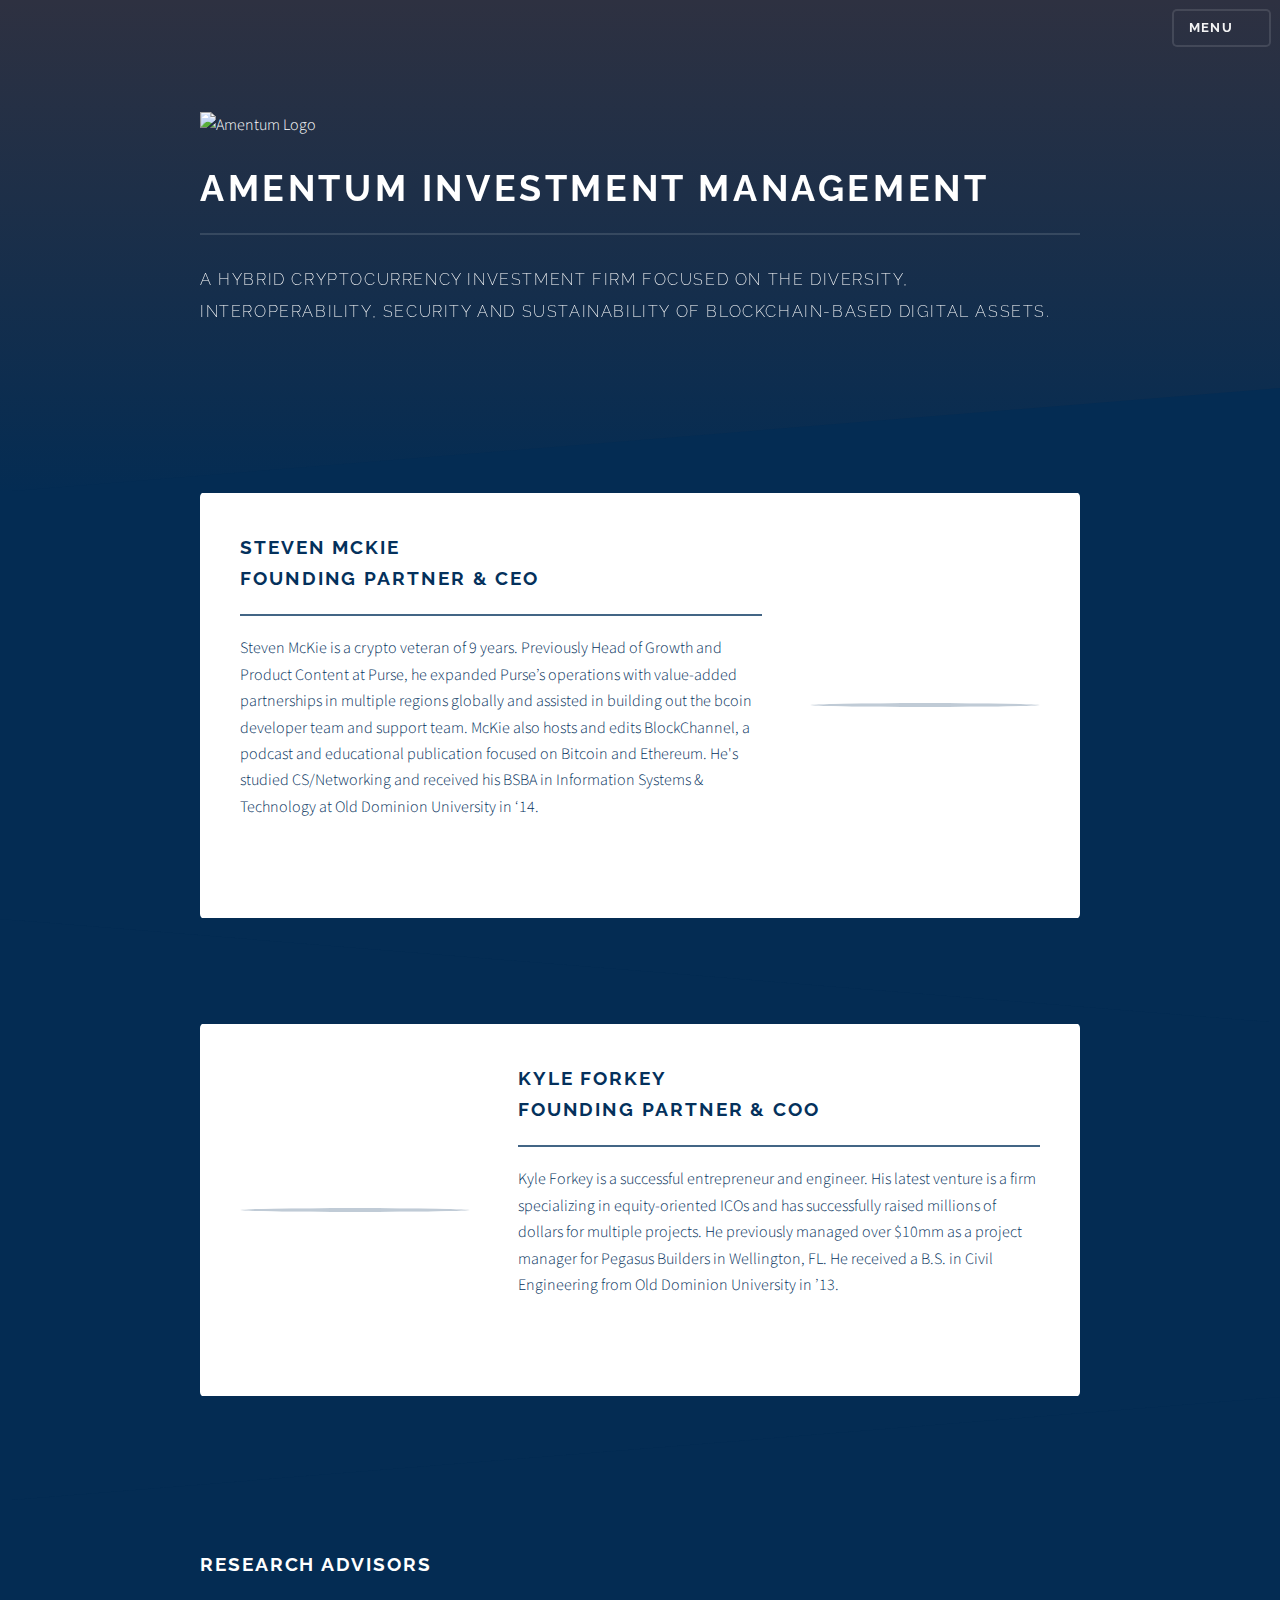
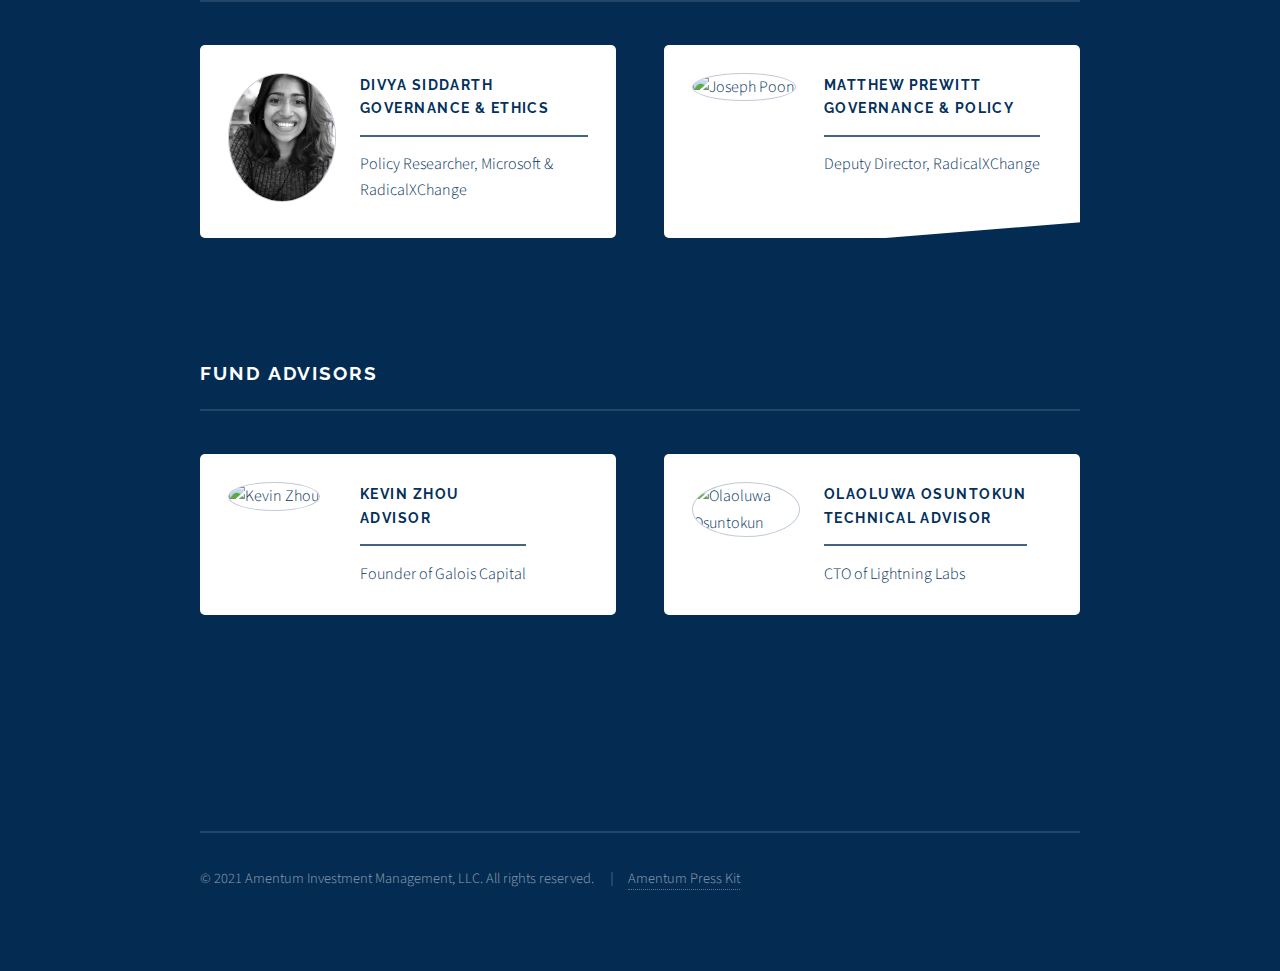
==== commit 3e2198a3: "swap to png" ====
--- a/index.html
+++ b/index.html
@@ -130,7 +130,7 @@
                               <h2 class="major">Research Advisors</h2>
                               <section class="features">
                                 <article>
-                                  <div class="advisor-image"><img src="assets/img/divya.jpg" alt="Divya Siddarth" /></div>
+                                  <div class="advisor-image"><img src="assets/img/divya.png" alt="Divya Siddarth" /></div>
                                   <div class="content">
                                     <h3 class="major">Divya Siddarth<br/>Governance & Ethics</h3>
                                     <p>Policy Researcher, Microsoft & RadicalXChange</p>
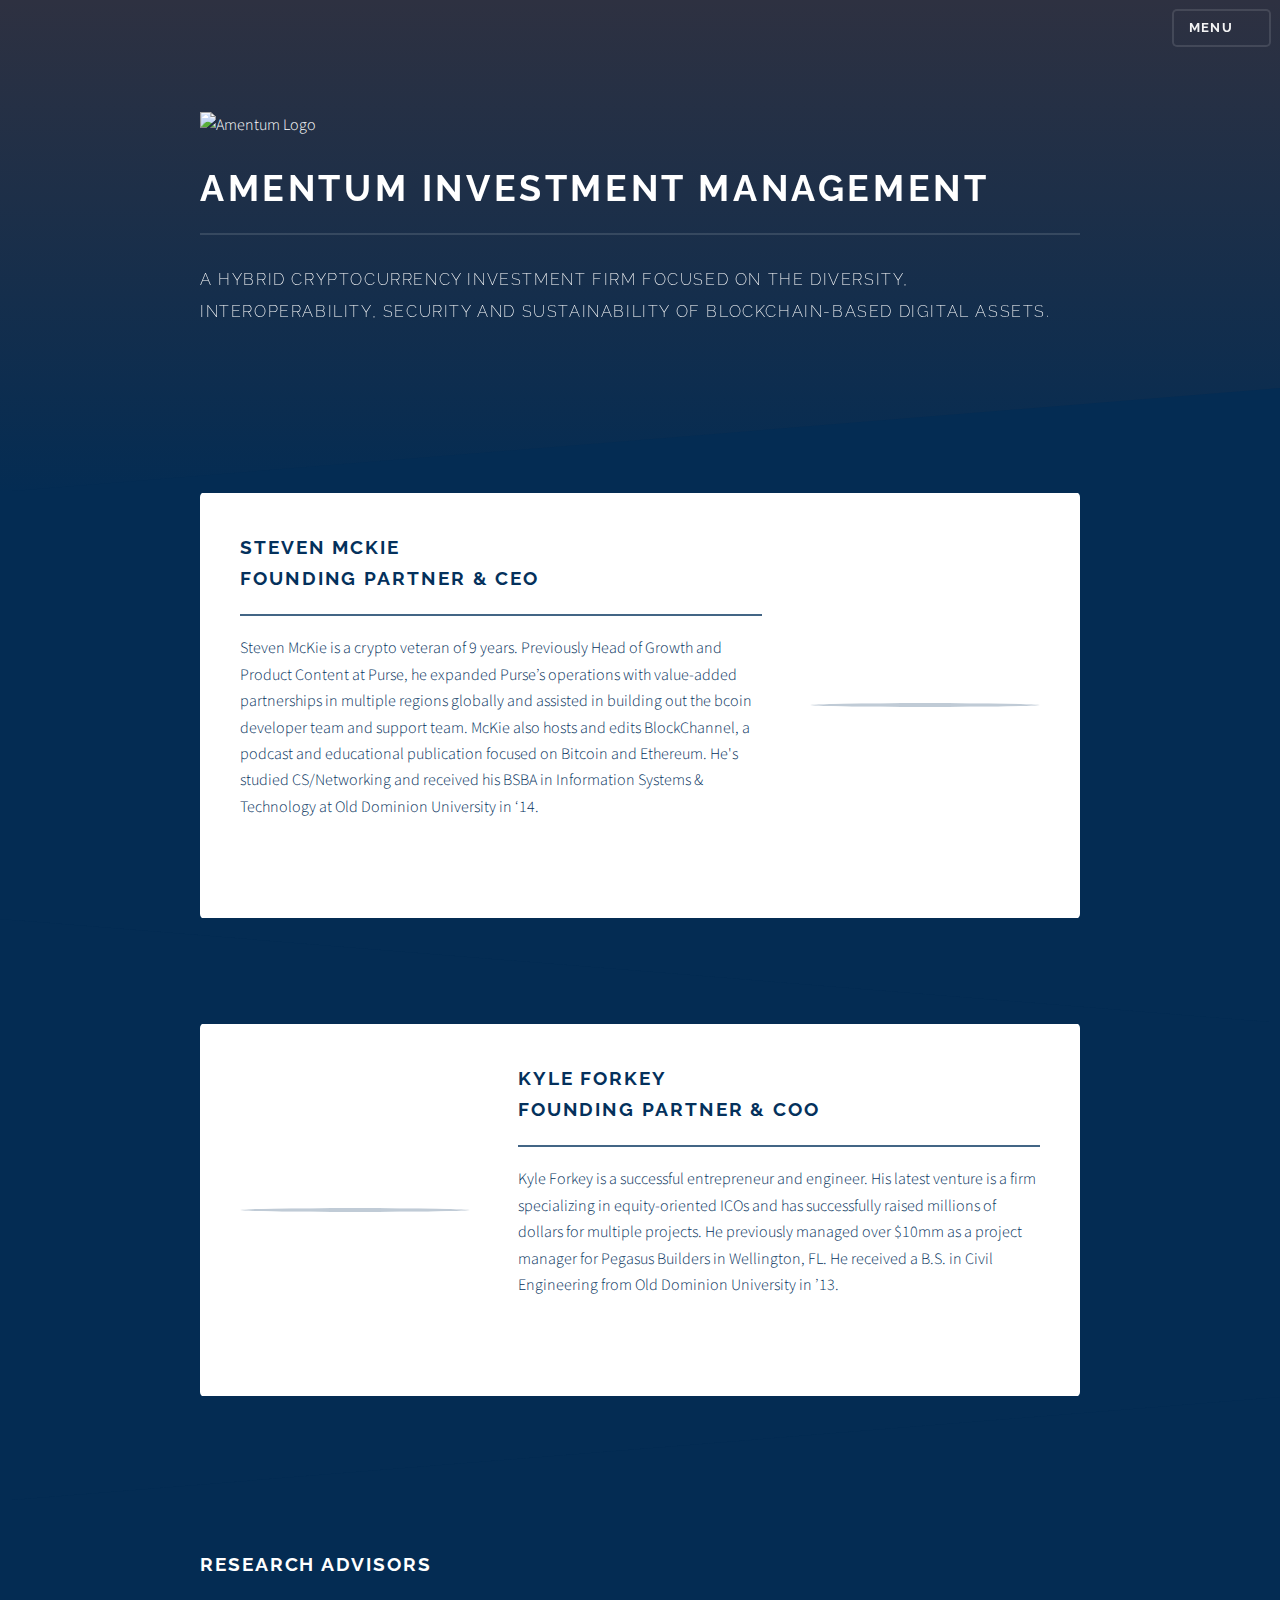
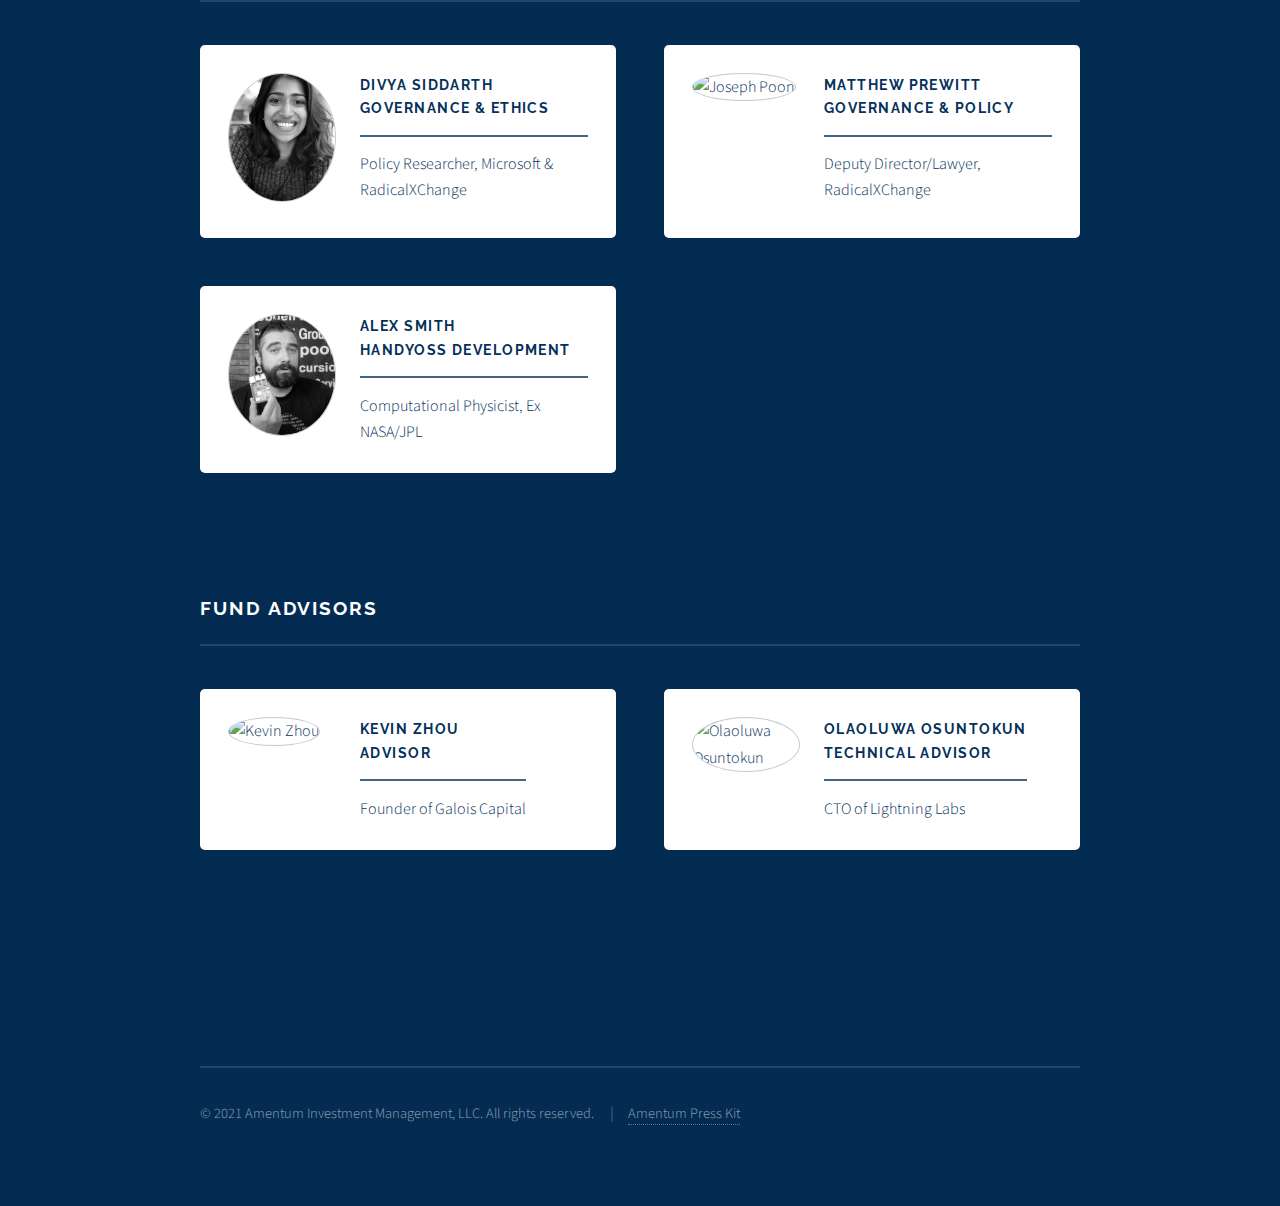
==== commit 5458ae5a: "new team members" ====
--- a/index.html
+++ b/index.html
@@ -39,7 +39,7 @@
 							<ul class="links">
 							  <li><a href="https://amentum.org/">Home</a></li>
                 <li><a href="https://amentum.org/about">About</a></li>
-                <li><a href="https://amentum.org/careers">Careers</a></li>
+                <li><a href="https://amentum.org/ethics">Ethics</a></li>
                 <li><a href="https://amentum.substack.com">Newsletter</a></li>
                 <li><a href="https://amentum.org/portfolio">Portfolio</a></li>
                 <li><a href="https://www.opusdashboard.com/apps/isymphonyinternal/investor_portal_210609">Investor Portal</a></li>
@@ -124,7 +124,7 @@
                 </div>
               </section>
 
-                          <!-- Two - Researchers -->
+           <!-- Two - Researchers -->
                           <section id="advisors" class="wrapper">
                             <div class="inner">
                               <h2 class="major">Research Advisors</h2>
@@ -140,8 +140,15 @@
                                   <div class="advisor-image"><img src="assets/img/matt.png" alt="Joseph Poon" /></div>
                                   <div class="content">
                                     <h3 class="major">Matthew Prewitt<br/>Governance & Policy</h3>
-                                    <p>Deputy Director, RadicalXChange</p>
+                                    <p>Deputy Director/Lawyer, RadicalXChange</p>
                                   </div>
+                                </article>
+                                <article>
+                                  <div class="advisor-image"><img src="assets/img/alex.png" alt="Alex Smith" /></div>
+                                  <div class="content">
+                                    <h3 class="major">Alex Smith<br/>HandyOSS Development</h3>
+                                    <p>Computational Physicist, Ex NASA/JPL</p>
+                                  </div> 
                                 </article>
                               
                               </section>
@@ -156,11 +163,11 @@
                   <h2 class="major">Fund Advisors</h2>
                   <section class="features">
                     <!-- <article>
-                      <div class="advisor-image"><img src="assets/img/lee.png" alt="Andrew Lee" /></div>
+                      <div class="advisor-image"><img src="assets/img/lee.png" alt="Alex Smith" /></div>
                       <div class="content">
-                        <h3 class="major">Andrew Lee<br/>Advisor</h3>
-                        <p>Founder &amp; CEO of Purse</p>
-                      </div>
+                        <h3 class="major">Alex Smith<br/>Technical Advisor</h3>
+                        <p>Computational Physicist &amp; Prev NASA/JPL</p>
+                      </div> 
                     </article> -->
                     <article>
                       <div class="advisor-image"><img src="assets/img/zhou.png" alt="Kevin Zhou" /></div>
--- a/assets/css/main.css
+++ b/assets/css/main.css
@@ -2179,6 +2179,10 @@
 			display: none;
 		}
 
+
+
+
+		
 /* Image */
 
 	.image {
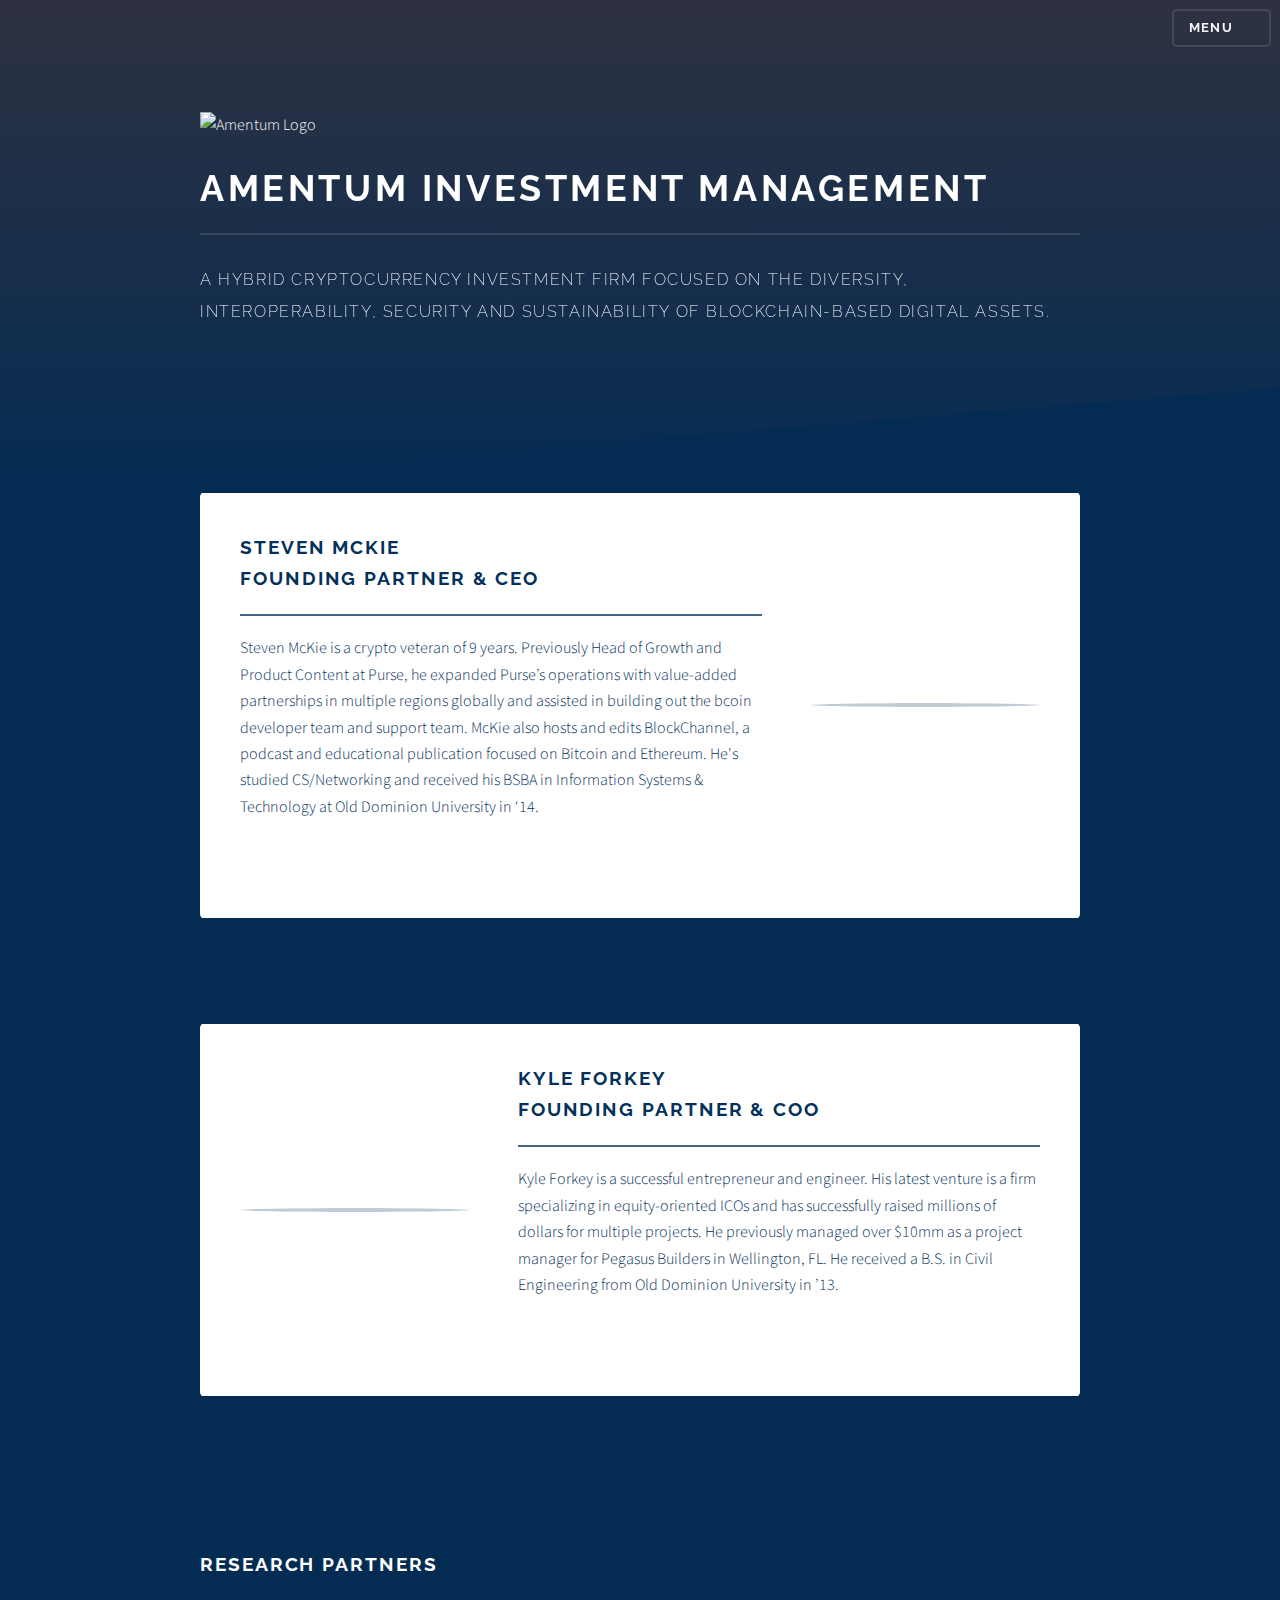
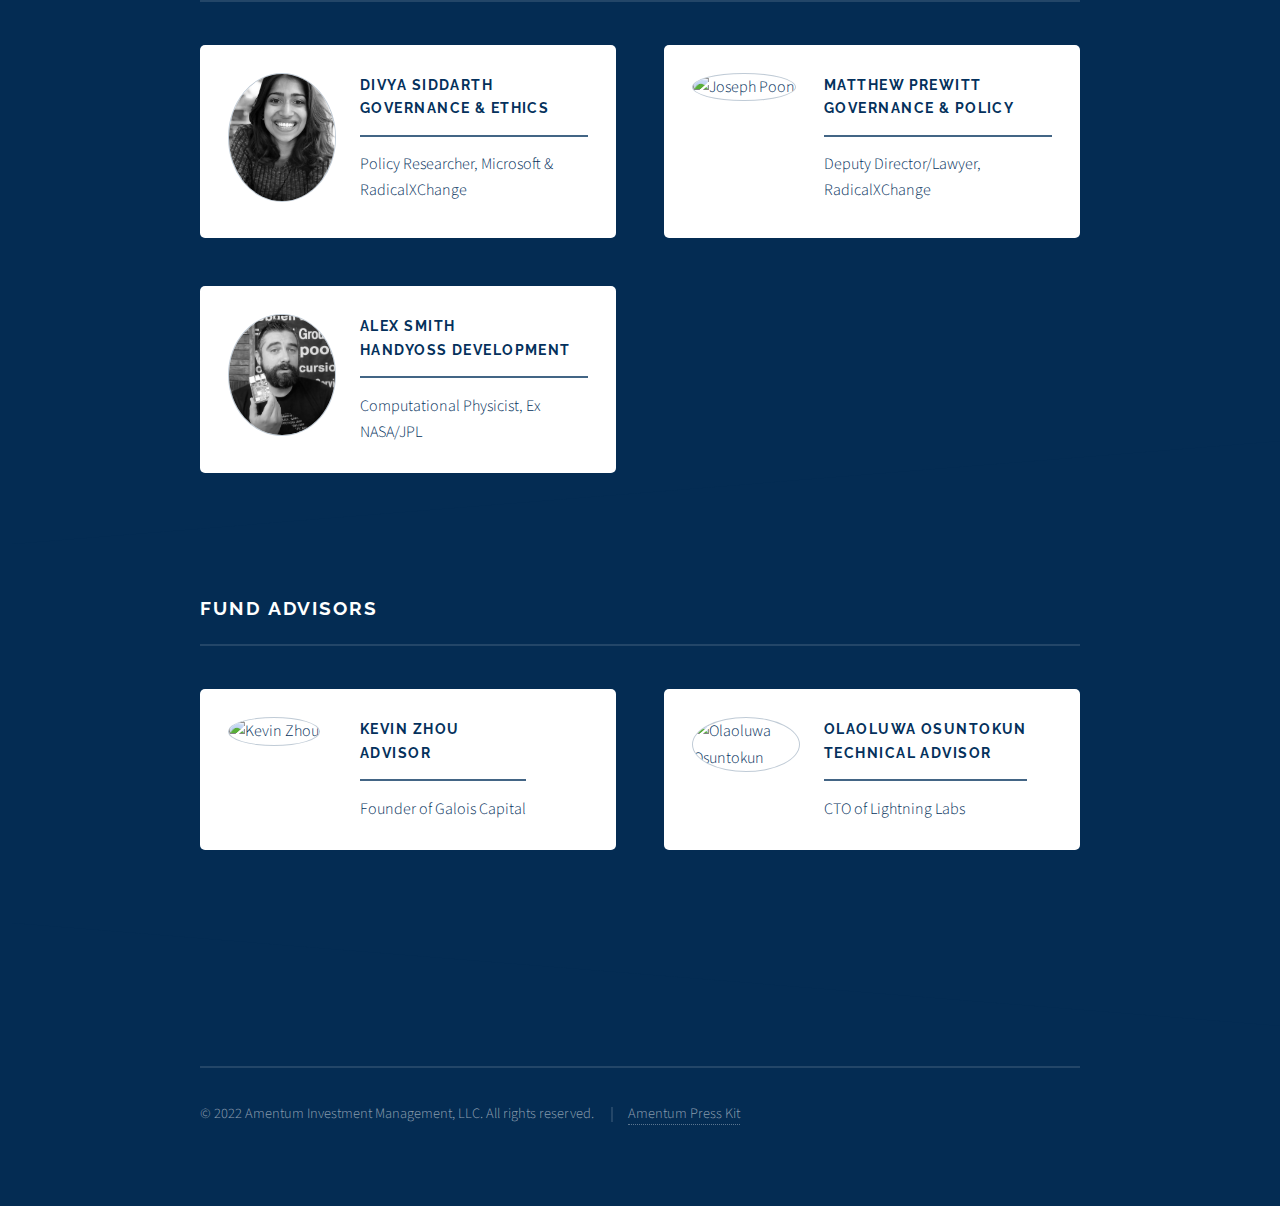
==== commit db412840: "update footer" ====
--- a/index.html
+++ b/index.html
@@ -127,7 +127,7 @@
            <!-- Two - Researchers -->
                           <section id="advisors" class="wrapper">
                             <div class="inner">
-                              <h2 class="major">Research Advisors</h2>
+                              <h2 class="major">Research Partners</h2>
                               <section class="features">
                                 <article>
                                   <div class="advisor-image"><img src="assets/img/divya.png" alt="Divya Siddarth" /></div>
@@ -193,7 +193,7 @@
           <section id="footer">
             <div class="inner">
               <ul class="copyright">
-                <li>&copy; 2021 Amentum Investment Management, LLC. All rights reserved.</li>
+                <li>&copy; 2022 Amentum Investment Management, LLC. All rights reserved.</li>
                 <li><a href="assets/amentum_press_kit.zip">Amentum Press Kit</a></li>
               </ul>
             </div>
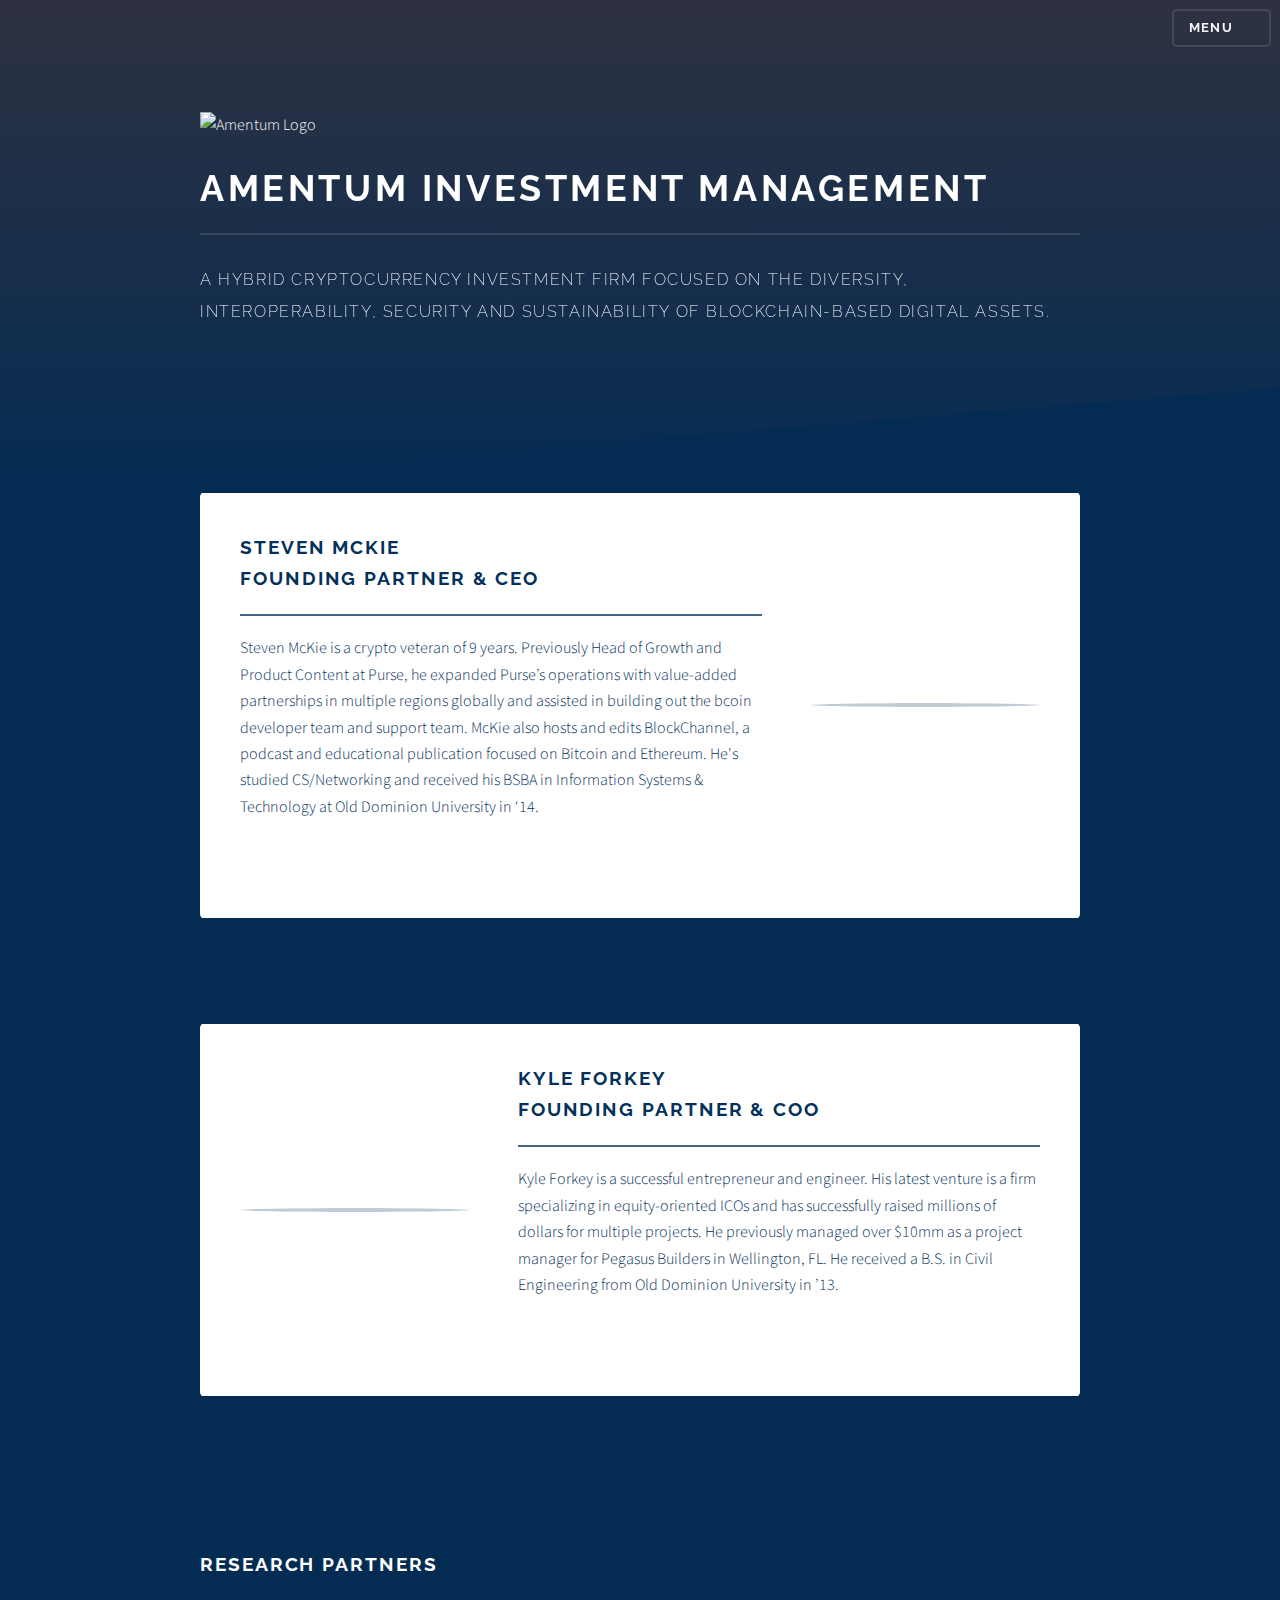
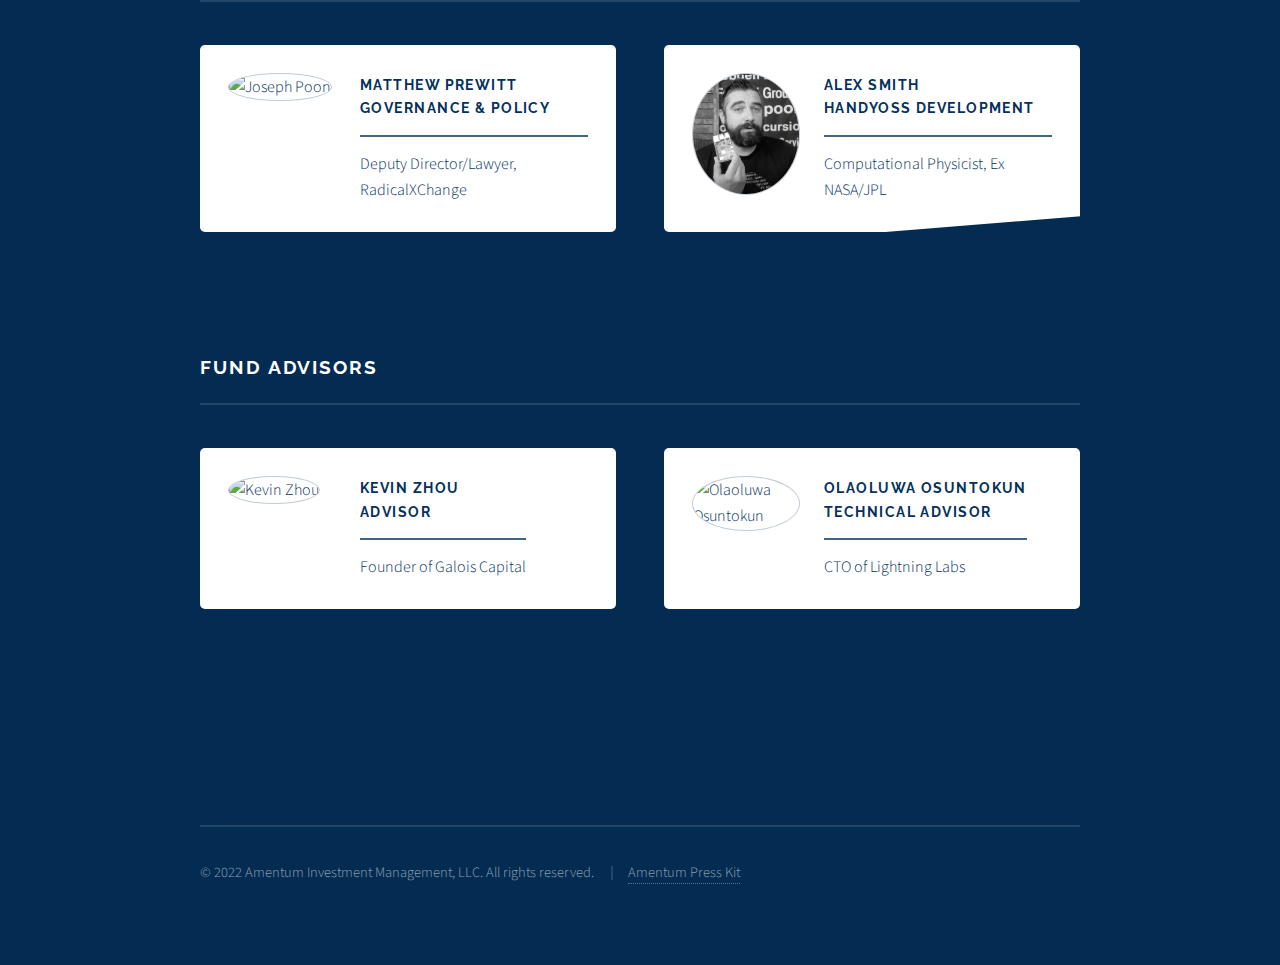
==== commit 7c45db90: "advisor update" ====
--- a/index.html
+++ b/index.html
@@ -129,13 +129,13 @@
                             <div class="inner">
                               <h2 class="major">Research Partners</h2>
                               <section class="features">
-                                <article>
+                              <!--  <article>
                                   <div class="advisor-image"><img src="assets/img/divya.png" alt="Divya Siddarth" /></div>
                                   <div class="content">
                                     <h3 class="major">Divya Siddarth<br/>Governance & Ethics</h3>
                                     <p>Policy Researcher, Microsoft & RadicalXChange</p>
                                   </div>
-                                </article> 
+                                </article> -->
                                 <article>
                                   <div class="advisor-image"><img src="assets/img/matt.png" alt="Joseph Poon" /></div>
                                   <div class="content">
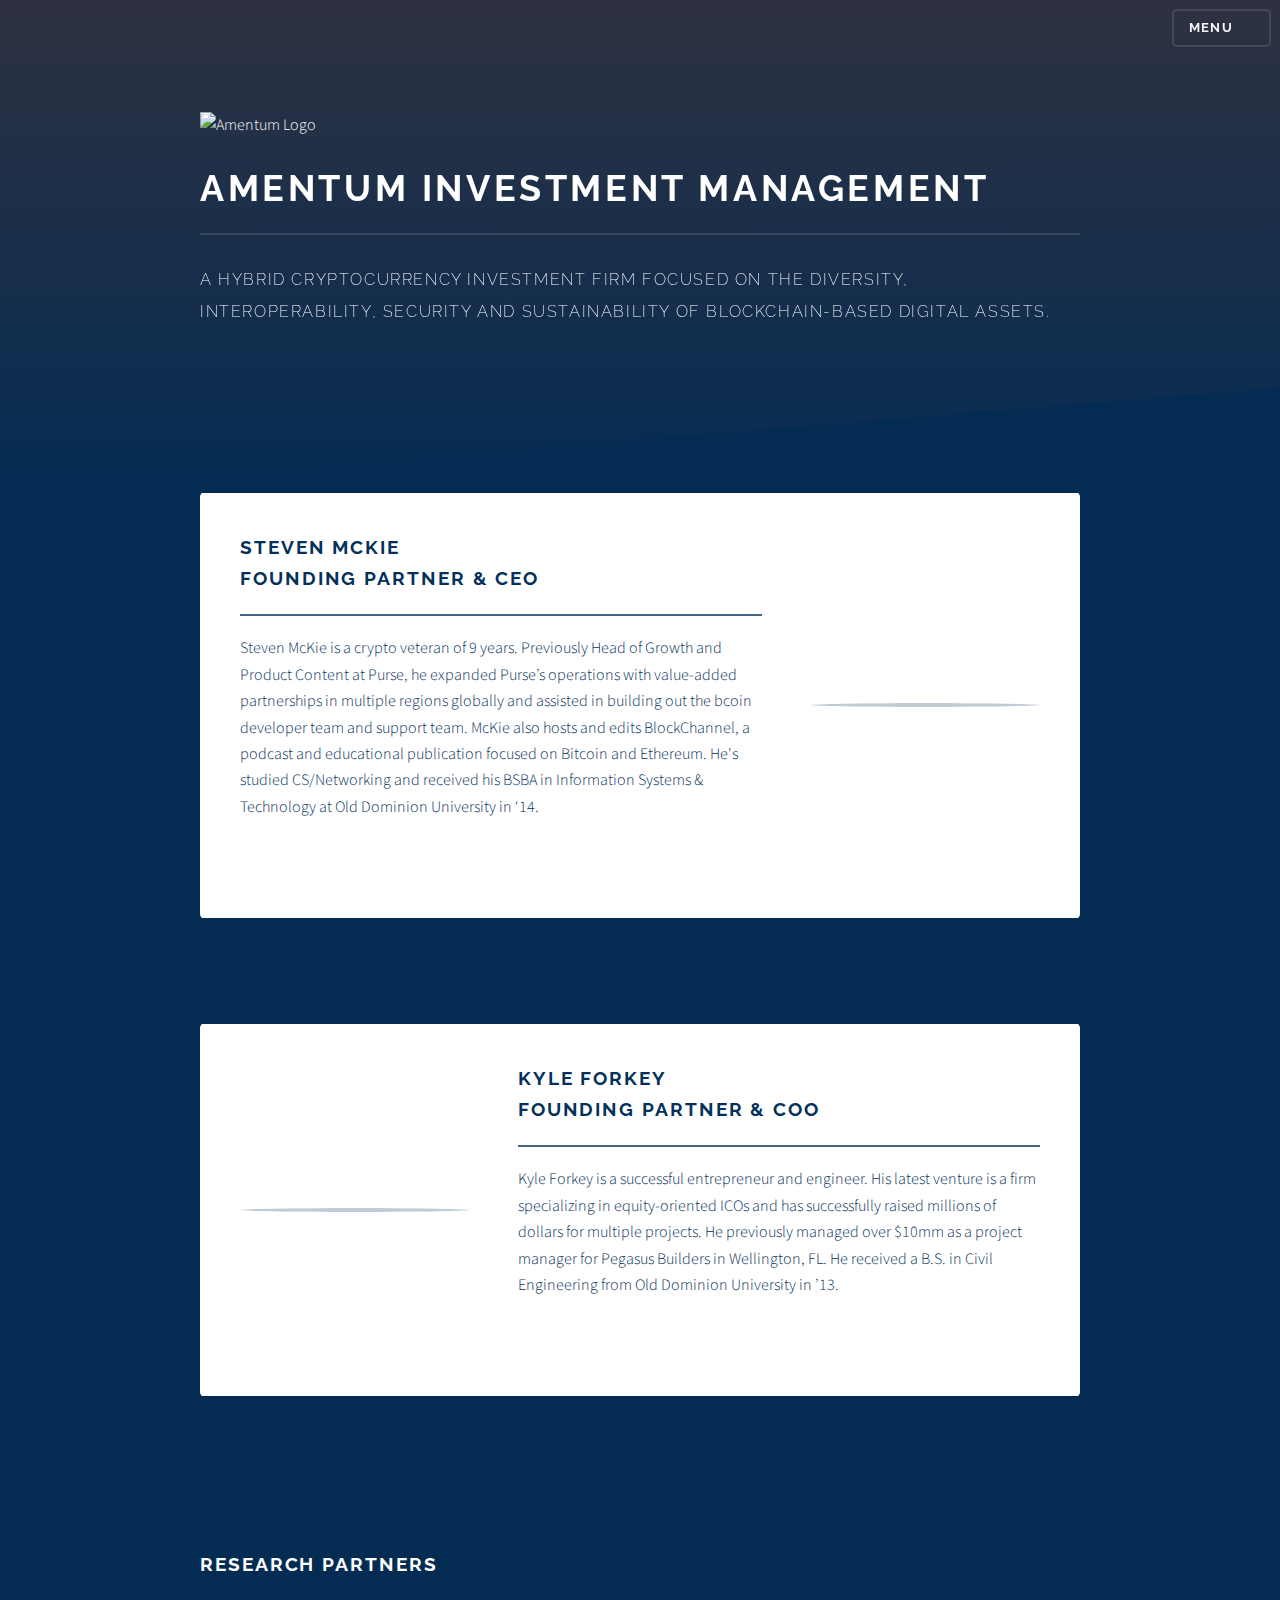
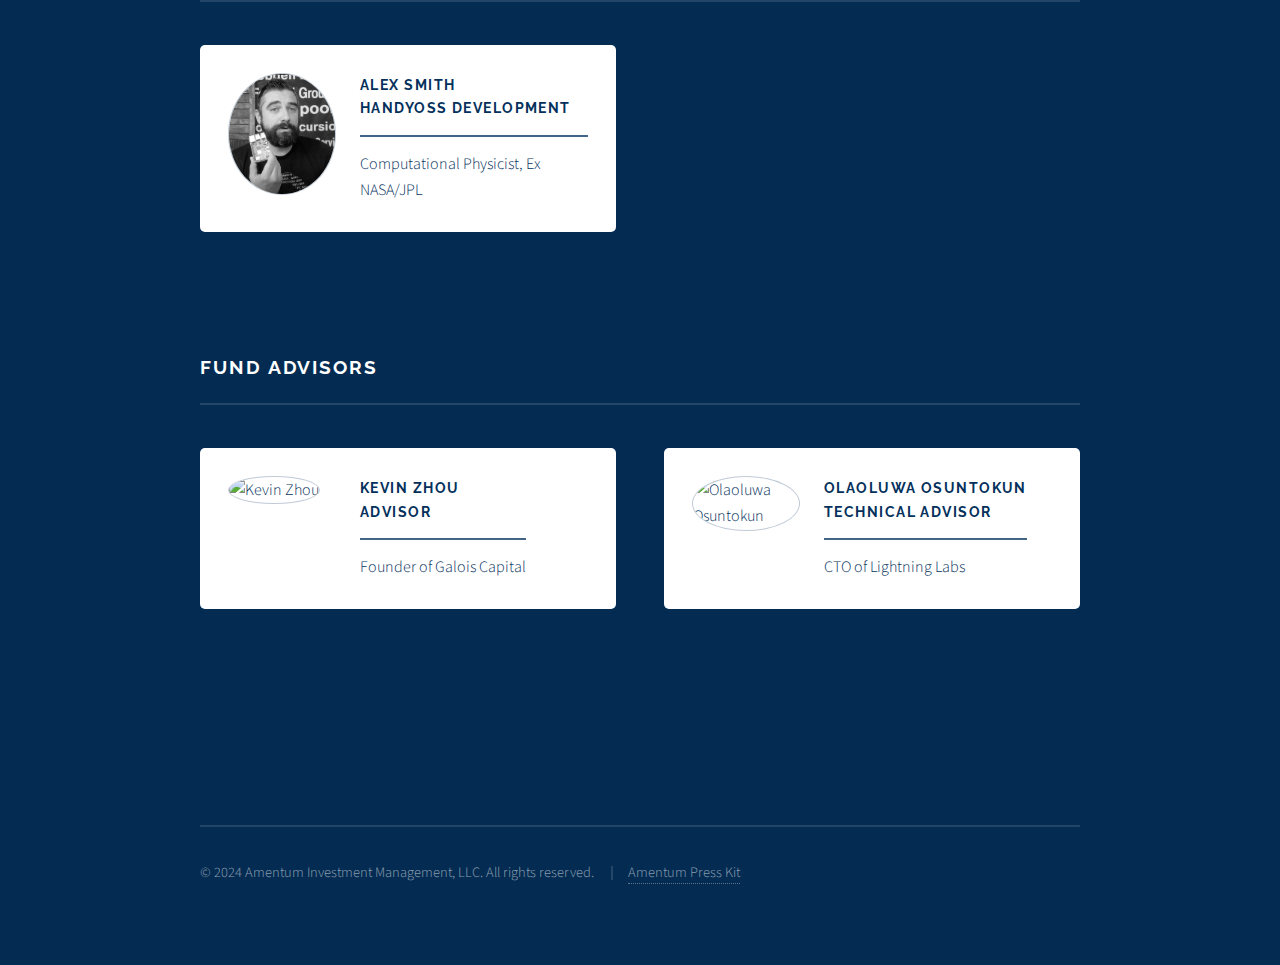
==== commit 203d50e4: "minor updates" ====
--- a/index.html
+++ b/index.html
@@ -42,7 +42,7 @@
                 <li><a href="https://amentum.org/ethics">Ethics</a></li>
                 <li><a href="https://amentum.substack.com">Newsletter</a></li>
                 <li><a href="https://amentum.org/portfolio">Portfolio</a></li>
-                <li><a href="https://www.opusdashboard.com/apps/isymphonyinternal/investor_portal_210609">Investor Portal</a></li>
+                <li><a href="https://www.opusfundservices.com/login/">Investor Portal</a></li>
 
 
 								</ul>
@@ -136,13 +136,13 @@
                                     <p>Policy Researcher, Microsoft & RadicalXChange</p>
                                   </div>
                                 </article> -->
-                                <article>
+                                <!--<article>
                                   <div class="advisor-image"><img src="assets/img/matt.png" alt="Joseph Poon" /></div>
                                   <div class="content">
                                     <h3 class="major">Matthew Prewitt<br/>Governance & Policy</h3>
                                     <p>Deputy Director/Lawyer, RadicalXChange</p>
                                   </div>
-                                </article>
+                                </article> -->
                                 <article>
                                   <div class="advisor-image"><img src="assets/img/alex.png" alt="Alex Smith" /></div>
                                   <div class="content">
@@ -193,7 +193,7 @@
           <section id="footer">
             <div class="inner">
               <ul class="copyright">
-                <li>&copy; 2022 Amentum Investment Management, LLC. All rights reserved.</li>
+                <li>&copy; 2024 Amentum Investment Management, LLC. All rights reserved.</li>
                 <li><a href="assets/amentum_press_kit.zip">Amentum Press Kit</a></li>
               </ul>
             </div>
